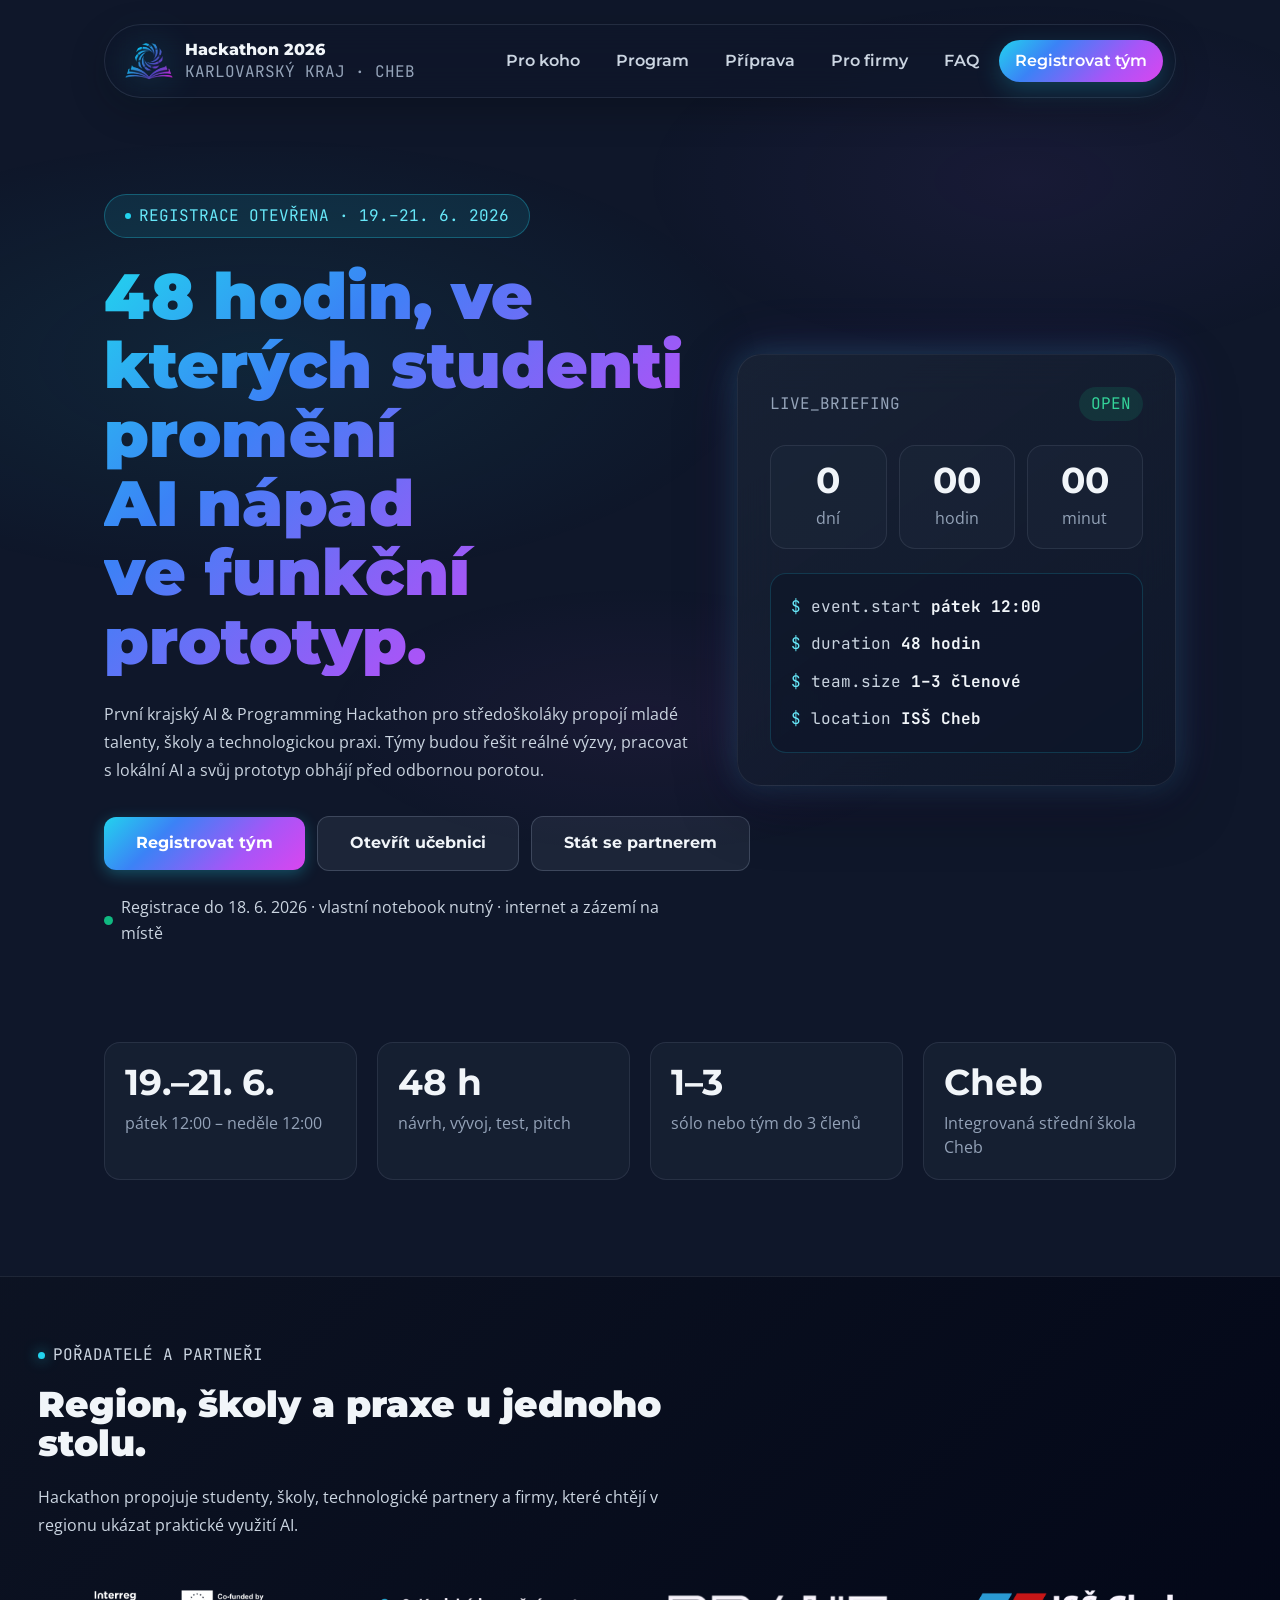
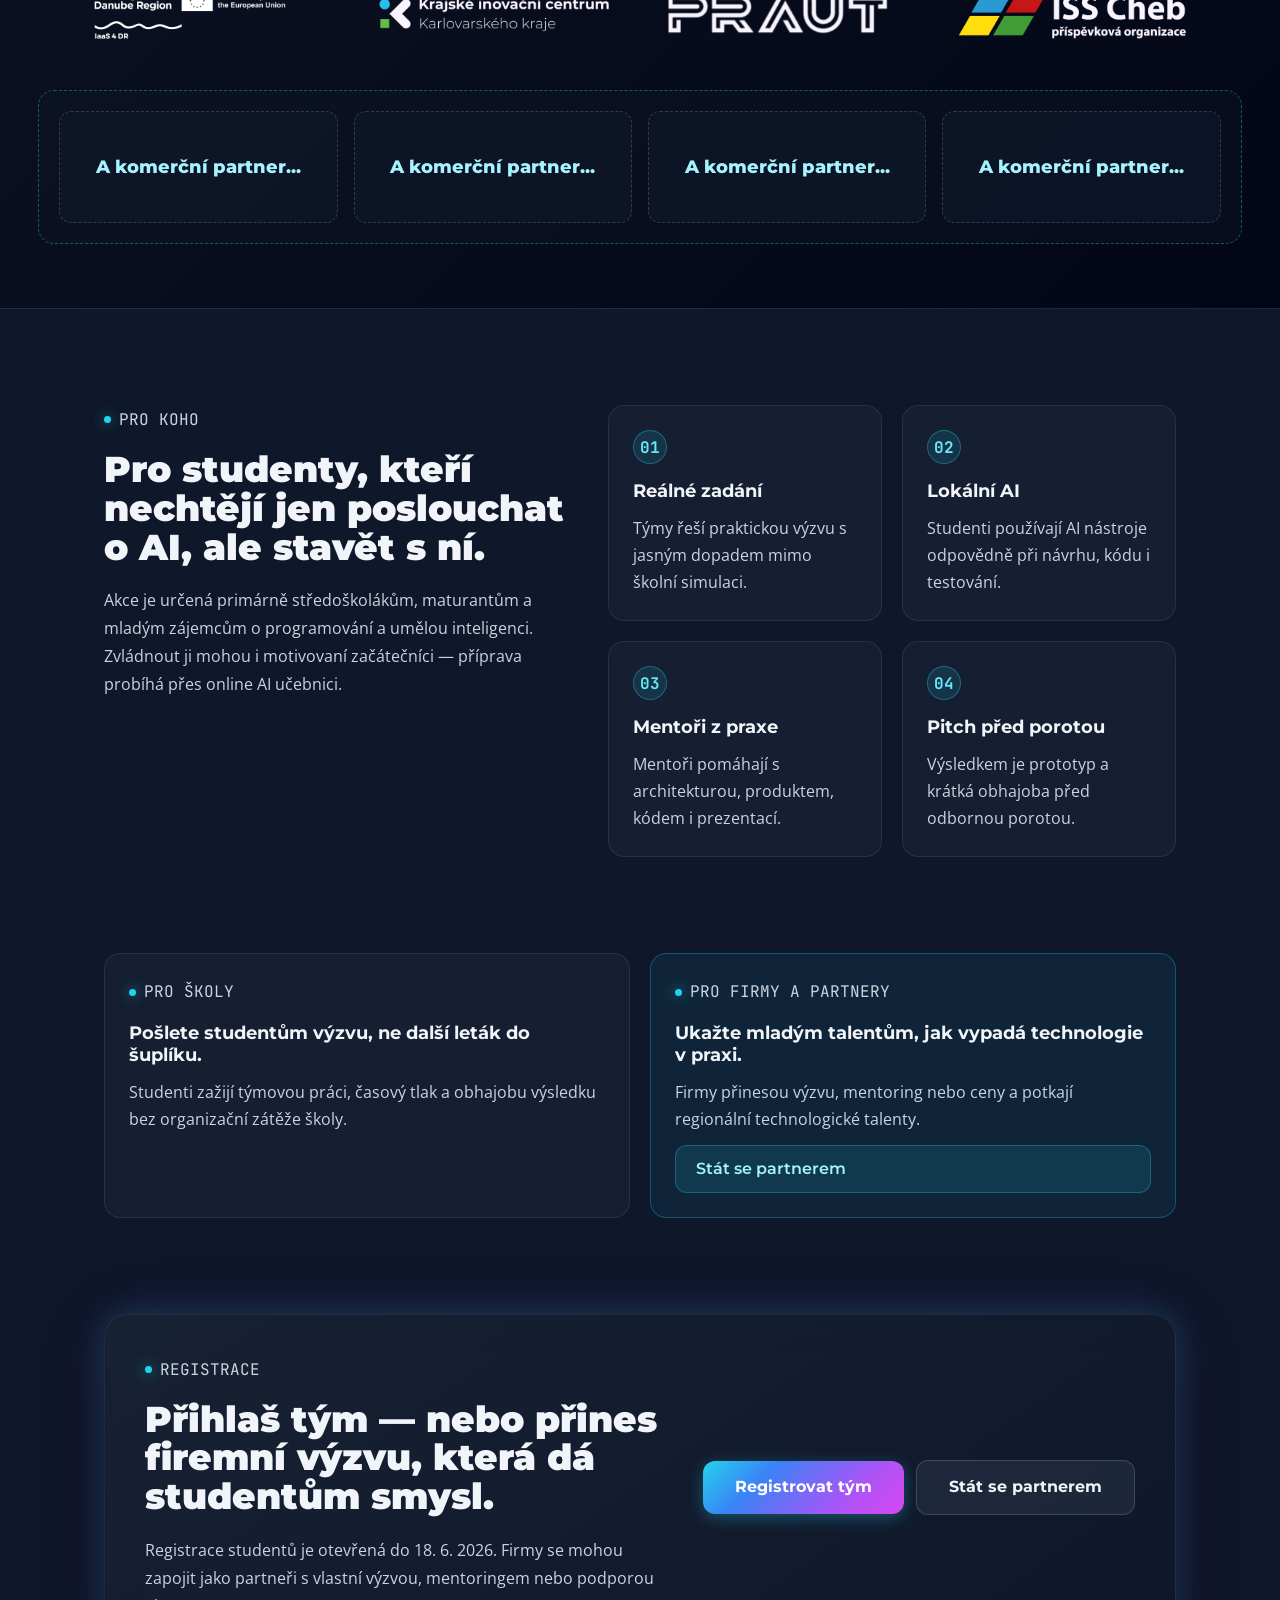
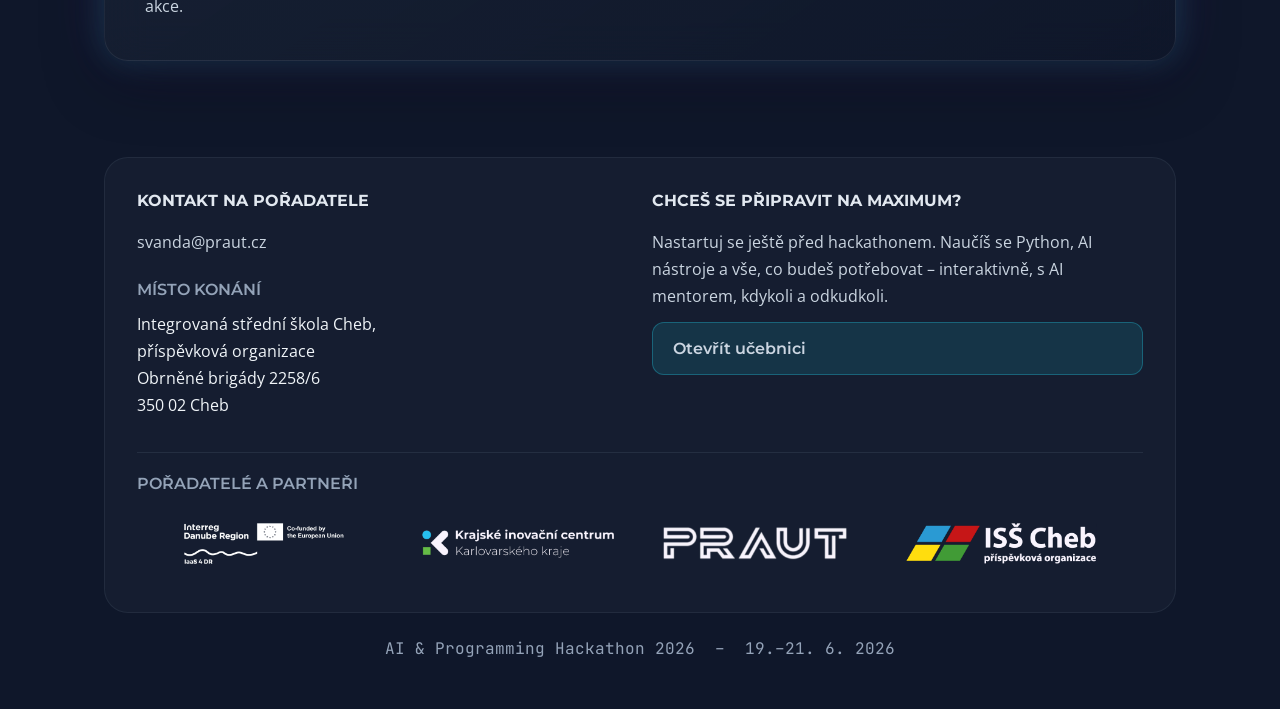
==== index.html @ 189e4e5b "Merge remote-tracking branch 'origin/main' # Conflicts: #	faq.html #	firmy.html #	index.html #	progr" ====
<!DOCTYPE html>
<html lang="cs">
<head>
    <meta charset="UTF-8">
    <meta name="viewport" content="width=device-width, initial-scale=1.0">
    <title>AI & Programming Hackathon 2026 — Cheb</title>
    <meta name="description" content="První krajský AI & Programming Hackathon pro středoškoláky v Chebu.">
    <link href="https://fonts.googleapis.com/css2?family=Montserrat:wght@300;400;500;600;700;800;900&family=Open+Sans:wght@300;400;500;600;700&family=JetBrains+Mono:wght@400;500;600;700&display=swap" rel="stylesheet">
    <link rel="stylesheet" href="styles.css?v=logo-learning-mailto-20260606-4">
</head>
<body>

<div class="page-wrapper">
    <a class="skip-link" href="#obsah">Přeskočit na obsah</a>

    <header class="site-nav" id="siteNav">
        <a class="brand-link" href="index.html" aria-label="AI & Programming Hackathon 2026">
            <span class="brand-mark" aria-hidden="true"><img src="Logo 1-1.svg" alt=""></span>
            <span class="brand-text">
                <strong>Hackathon 2026</strong>
                <span>Karlovarský kraj · Cheb</span>
            </span>
        </a>
        <button class="nav-toggle" type="button" aria-label="Otevřít navigaci" aria-controls="primaryNav" aria-expanded="false" data-nav-toggle>
            <span class="nav-toggle-bars" aria-hidden="true"></span>
        </button>
        <nav class="nav-links" id="primaryNav" aria-label="Hlavní navigace">
            <a href="#pro-koho">Pro koho</a>
            <a href="program.html">Program</a>
            <a href="program.html#priprava">Příprava</a>
            <a href="firmy.html">Pro firmy</a>
            <a href="faq.html">FAQ</a>
            <a class="nav-cta" href="registrace.html">Registrovat tým</a>
        </nav>
    </header>

    <main id="obsah">
        <section class="hero-landing landing-section" id="top">
            <div class="reveal">
                <p class="event-badge"><span class="dot"></span> Registrace otevřena · 19.–21. 6. 2026</p>
                <h1 class="hero-title">48 hodin, ve kterých studenti promění AI nápad ve funkční prototyp.</h1>
                <p class="hero-lead">
                    První krajský AI &amp; Programming Hackathon pro středoškoláky propojí mladé talenty, školy a technologickou praxi. Týmy budou řešit reálné výzvy, pracovat s lokální AI a svůj prototyp obhájí před odbornou porotou.
                </p>
                <div class="hero-actions">
                    <a class="btn btn-primary" href="registrace.html">Registrovat tým</a>
                    <a class="btn btn-secondary" href="https://ucebnice.praut.cz/" target="_blank" rel="noopener" data-learning-panel>Otevřít učebnici</a>
                    <a class="btn btn-secondary" href="mailto:svanda@praut.cz?subject=Partnerstv%C3%AD%20AI%20%26%20Programming%20Hackathon%202026&amp;body=Dobr%C3%BD%20den%2C%0A%0Am%C3%A1me%20z%C3%A1jem%20zapojit%20se%20jako%20partner%20AI%20%26%20Programming%20Hackathonu%202026.%0A%0AFirma%3A%0AKontakt%3A%0ATelefon%3A%0AMo%C5%BEn%C3%A1%20forma%20zapojen%C3%AD%3A%0A%0AD%C4%9Bkuji.">Stát se partnerem</a>
                </div>
                <p class="hero-note"><span class="pulse-dot" aria-hidden="true"></span>Registrace do 18. 6. 2026 · vlastní notebook nutný · internet a zázemí na místě</p>
            </div>

            <aside class="hero-panel reveal" aria-label="Souhrn akce">
                <div class="panel-topline">
                    <span>LIVE_BRIEFING</span>
                    <span class="status-pill">OPEN</span>
                </div>
                <div class="countdown" data-countdown="2026-06-19T12:00:00+02:00" aria-live="polite">
                    <div><strong data-days>--</strong><span>dní</span></div>
                    <div><strong data-hours>--</strong><span>hodin</span></div>
                    <div><strong data-minutes>--</strong><span>minut</span></div>
                </div>
                <div class="mini-terminal">
                    <p><span>$</span> event.start <b>pátek 12:00</b></p>
                    <p><span>$</span> duration <b>48 hodin</b></p>
                    <p><span>$</span> team.size <b>1–3 členové</b></p>
                    <p><span>$</span> location <b>ISŠ Cheb</b></p>
                </div>
            </aside>
        </section>

        <section class="stats-bar reveal" aria-label="Základní fakta">
            <article class="metric-card">
                <strong>19.–21. 6.</strong>
                <span>pátek 12:00 – neděle 12:00</span>
            </article>
            <article class="metric-card">
                <strong>48 h</strong>
                <span>návrh, vývoj, test, pitch</span>
            </article>
            <article class="metric-card">
                <strong>1–3</strong>
                <span>sólo nebo tým do 3 členů</span>
            </article>
            <article class="metric-card">
                <strong>Cheb</strong>
                <span>Integrovaná střední škola Cheb</span>
            </article>
        </section>

        <section class="landing-section partners-band reveal" aria-labelledby="partneri-title">
            <div class="section-copy">
                <p class="section-kicker">Pořadatelé a partneři</p>
                <h2 id="partneri-title">Region, školy a praxe u jednoho stolu.</h2>
                <p>Hackathon propojuje studenty, školy, technologické partnery a firmy, které chtějí v regionu ukázat praktické využití AI.</p>
            </div>
            <div class="organizers-logos" aria-label="Seznam partnerů">
                <img class="organizers-logos-img" src="LogaUcebnice.png" alt="Interreg Danube Region, Evropská unie, IaaS 4 DR, Krajské inovační centrum Karlovarského kraje, PRAUT a ISŠ Cheb">
            </div>
            <div class="commercial-partners" aria-label="Volná místa pro komerční partnery">
                <div class="commercial-partner-card"><span>A komerční partner...</span></div>
                <div class="commercial-partner-card"><span>A komerční partner...</span></div>
                <div class="commercial-partner-card"><span>A komerční partner...</span></div>
                <div class="commercial-partner-card"><span>A komerční partner...</span></div>
            </div>
        </section>

        <section class="landing-section content-split" id="pro-koho">
            <div class="section-copy reveal">
                <p class="section-kicker">Pro koho</p>
                <h2>Pro studenty, kteří nechtějí jen poslouchat o AI, ale stavět s ní.</h2>
                <p>Akce je určená primárně středoškolákům, maturantům a mladým zájemcům o programování a umělou inteligenci. Zvládnout ji mohou i motivovaní začátečníci — příprava probíhá přes online AI učebnici.</p>
            </div>
            <div class="feature-grid reveal">
                <article class="feature-card">
                    <span class="number">01</span>
                    <h3>Reálné zadání</h3>
                    <p>Týmy řeší praktickou výzvu s jasným dopadem mimo školní simulaci.</p>
                </article>
                <article class="feature-card">
                    <span class="number">02</span>
                    <h3>Lokální AI</h3>
                    <p>Studenti používají AI nástroje odpovědně při návrhu, kódu i testování.</p>
                </article>
                <article class="feature-card">
                    <span class="number">03</span>
                    <h3>Mentoři z praxe</h3>
                    <p>Mentoři pomáhají s architekturou, produktem, kódem i prezentací.</p>
                </article>
                <article class="feature-card">
                    <span class="number">04</span>
                    <h3>Pitch před porotou</h3>
                    <p>Výsledkem je prototyp a krátká obhajoba před odbornou porotou.</p>
                </article>
            </div>
        </section>

        <section class="landing-section audience-grid reveal">
            <article class="audience-card">
                <p class="section-kicker">Pro školy</p>
                <h3>Pošlete studentům výzvu, ne další leták do šuplíku.</h3>
                <p>Studenti zažijí týmovou práci, časový tlak a obhajobu výsledku bez organizační zátěže školy.</p>
            </article>
            <article class="audience-card accent">
                <p class="section-kicker">Pro firmy a partnery</p>
                <h3>Ukažte mladým talentům, jak vypadá technologie v praxi.</h3>
                <p>Firmy přinesou výzvu, mentoring nebo ceny a potkají regionální technologické talenty.</p>
                <a class="footer-link-btn" href="mailto:svanda@praut.cz?subject=Partnerstv%C3%AD%20AI%20%26%20Programming%20Hackathon%202026&amp;body=Dobr%C3%BD%20den%2C%0A%0Am%C3%A1me%20z%C3%A1jem%20zapojit%20se%20jako%20partner%20AI%20%26%20Programming%20Hackathonu%202026.%0A%0AFirma%3A%0AKontakt%3A%0ATelefon%3A%0AMo%C5%BEn%C3%A1%20forma%20zapojen%C3%AD%3A%0A%0AD%C4%9Bkuji.">Stát se partnerem</a>
            </article>
        </section>

        <section class="landing-section final-cta reveal">
            <div class="section-copy">
                <p class="section-kicker">Registrace</p>
                <h2>Přihlaš tým — nebo přines firemní výzvu, která dá studentům smysl.</h2>
                <p>Registrace studentů je otevřená do 18. 6. 2026. Firmy se mohou zapojit jako partneři s vlastní výzvou, mentoringem nebo podporou akce.</p>
            </div>
            <div class="final-actions">
                <a class="btn btn-primary" href="registrace.html">Registrovat tým</a>
                <a class="btn btn-secondary" href="mailto:svanda@praut.cz?subject=Partnerstv%C3%AD%20AI%20%26%20Programming%20Hackathon%202026&amp;body=Dobr%C3%BD%20den%2C%0A%0Am%C3%A1me%20z%C3%A1jem%20zapojit%20se%20jako%20partner%20AI%20%26%20Programming%20Hackathonu%202026.%0A%0AFirma%3A%0AKontakt%3A%0ATelefon%3A%0AMo%C5%BEn%C3%A1%20forma%20zapojen%C3%AD%3A%0A%0AD%C4%9Bkuji.">Stát se partnerem</a>
            </div>
        </section>
    </main>

    <!-- FOOTER -->
    <footer class="page-footer">
        <div class="footer-top">
            <div class="footer-block">
                <h4>Kontakt na pořadatele</h4>
                <a href="mailto:svanda@praut.cz">svanda@praut.cz</a>
                <p style="margin-top:var(--space-5); color:var(--slate-300); font-size:var(--type-body); line-height:1.7;">
                    <span style="display:block; font-family:var(--font-heading); font-size:var(--type-body); font-weight:600; text-transform:uppercase; letter-spacing:0; color:var(--slate-400); margin-bottom:var(--space-2);">Místo konání</span>
                    <span style="color:var(--slate-100);">Integrovaná střední škola Cheb,<br>
                    příspěvková organizace<br>
                    Obrněné brigády 2258/6<br>
                    350 02 Cheb</span>
                </p>
            </div>
            <div class="footer-block">
                <h4>Chceš se připravit na maximum?</h4>
                <p>Nastartuj se ještě před hackathonem. Naučíš se Python, AI nástroje a vše, co budeš potřebovat – interaktivně, s AI mentorem, kdykoli a odkudkoli.</p>
                <a href="https://ucebnice.praut.cz/" target="_blank" class="footer-link-btn" data-learning-panel>
                    Otevřít učebnici
                </a>
            </div>
            <div class="organizers-logos is-footer">
                <span class="footer-organizers-label">Pořadatelé a partneři</span>
                <img class="organizers-logos-img" src="LogaUcebnice.png" alt="Interreg Danube Region, Evropská unie, IaaS 4 DR, Krajské inovační centrum Karlovarského kraje, PRAUT a ISŠ Cheb">
            </div>
        </div>
        <div class="footer-bottom">
            AI &amp; Programming Hackathon 2026 &nbsp;&ndash;&nbsp; 19.&ndash;21.&nbsp;6.&nbsp;2026
        </div>
    </footer>
</div>

<script src="site.js?v=logo-learning-mailto-20260606-4"></script>
</body>
</html>
---- styles.css ----
:root {
            --cyan-200: #a5f3fc;
            --cyan-300: #67e8f9;
            --cyan-400: #22d3ee;
            --cyan-600: #0891b2;
            --blue-300: #93c5fd;
            --blue-500: #3b82f6;
            --purple-300: #d8b4fe;
            --purple-500: #a855f7;
            --magenta-300: #f0abfc;
            --magenta-500: #d946ef;
            --slate-100: #f1f5f9;
            --slate-200: #e2e8f0;
            --slate-300: #cbd5e1;
            --slate-400: #94a3b8;
            --slate-500: #64748b;
            --slate-600: #475569;
            --slate-700: #334155;
            --slate-800: #1e293b;
            --slate-900: #0f172a;
            --success: #10b981;
            --error: #d946ef;
            --error-soft: rgba(217, 70, 239, 0.5);
            --error-bg: rgba(217, 70, 239, 0.08);
            --error-text: #f0abfc;

            --gradient-brand: linear-gradient(135deg, #22d3ee 0%, #3b82f6 30%, #a855f7 70%, #d946ef 100%);
            --gradient-brand-90: linear-gradient(90deg, #22d3ee 0%, #3b82f6 33%, #a855f7 66%, #d946ef 100%);
            --gradient-card: linear-gradient(145deg, rgba(30, 41, 59, 0.6) 0%, rgba(15, 23, 42, 0.8) 100%);
            --shadow-glow-brand: 0 0 30px rgba(34, 211, 238, 0.2), 0 0 60px rgba(168, 85, 247, 0.15);

            --font-heading: 'Montserrat', sans-serif;
            --font-body: 'Open Sans', sans-serif;
            --font-mono: 'JetBrains Mono', monospace;

            --space-1: 4px; --space-2: 8px; --space-3: 12px; --space-4: 16px;
            --space-5: 20px; --space-6: 24px; --space-8: 32px; --space-10: 40px;
            --space-12: 48px; --space-16: 64px; --space-20: 80px;

            --radius-sm: 6px; --radius-md: 8px; --radius-lg: 12px;
            --radius-xl: 16px; --radius-2xl: 24px; --radius-full: 9999px;

            --container-max: 1120px;
            --text-max: 640px;
            --hero-max: 720px;
            --section-gap: 96px;
            --inner-gap: 40px;
            --card-gap: 20px;
            --type-hero: clamp(4rem, 5vw, 4.5rem);
            --type-section: clamp(2rem, 3vw, 2.25rem);
            --type-card: 1.125rem;
            --type-body: 1rem;
        }

        * { margin: 0; padding: 0; box-sizing: border-box; }
        html { scroll-behavior: smooth; }

        body {
            font-family: var(--font-body);
            background: var(--slate-900);
            color: var(--slate-100);
            line-height: 1.6;
            font-size: var(--type-body);
            min-height: 100vh;
            overflow-x: hidden;
        }

        body::before {
            content: '';
            position: fixed;
            top: 0; left: 0; right: 0; bottom: 0;
            background:
                radial-gradient(ellipse 80% 50% at 20% 40%, rgba(34, 211, 238, 0.08) 0%, transparent 50%),
                radial-gradient(ellipse 60% 40% at 80% 20%, rgba(168, 85, 247, 0.06) 0%, transparent 50%),
                radial-gradient(ellipse 50% 30% at 50% 80%, rgba(217, 70, 239, 0.05) 0%, transparent 50%);
            pointer-events: none;
            z-index: 0;
        }

        /* ── LAYOUT ── */
        .page-wrapper {
            position: relative;
            z-index: 1;
            max-width: var(--container-max);
            margin: 0 auto;
            padding: var(--space-6) var(--space-6) var(--space-12);
        }

        .skip-link {
            position: absolute;
            width: 1px;
            height: 1px;
            overflow: hidden;
            clip: rect(0, 0, 0, 0);
            white-space: nowrap;
        }

        .skip-link:focus {
            width: auto;
            height: auto;
            clip: auto;
            left: var(--space-6);
            top: var(--space-6);
            z-index: 100;
            padding: var(--space-3) var(--space-5);
            background: var(--slate-100);
            color: var(--slate-900);
            border-radius: var(--radius-full);
        }

        .site-nav {
            position: sticky;
            top: var(--space-4);
            z-index: 20;
            display: flex;
            align-items: center;
            justify-content: space-between;
            gap: var(--space-5);
            padding: var(--space-3) var(--space-3) var(--space-3) var(--space-5);
            margin-bottom: var(--section-gap);
            background: rgba(15, 23, 42, 0.78);
            border: 1px solid rgba(148, 163, 184, 0.16);
            border-radius: var(--radius-full);
            backdrop-filter: blur(18px);
            box-shadow: 0 12px 36px rgba(0, 0, 0, 0.24);
            transition: border-color 0.2s ease, background 0.2s ease;
        }

        .site-nav.is-elevated {
            background: rgba(15, 23, 42, 0.92);
            border-color: rgba(34, 211, 238, 0.32);
        }

        .brand-link {
            display: inline-flex;
            align-items: center;
            gap: var(--space-3);
            color: var(--slate-100);
            text-decoration: none;
            min-width: max-content;
        }

        .brand-mark {
            display: grid;
            place-items: center;
            width: 48px;
            height: 48px;
            flex: 0 0 48px;
            overflow: hidden;
            filter: drop-shadow(0 0 18px rgba(34, 211, 238, 0.34));
        }

        .brand-mark img {
            display: block;
            width: 112px;
            height: 112px;
            max-width: none;
            object-fit: contain;
            transform: translate(-32px, -32px);
        }

        .brand-text strong,
        .brand-text span {
            display: block;
            line-height: 1.15;
        }

        .brand-text strong {
            font-family: var(--font-heading);
            font-size: var(--type-body);
            font-weight: 800;
        }

        .brand-text span {
            margin-top: 3px;
            font-family: var(--font-mono);
            font-size: var(--type-body);
            color: var(--slate-400);
            text-transform: uppercase;
            letter-spacing: 0;
        }

        .nav-toggle {
            display: none;
            align-items: center;
            justify-content: center;
            width: 48px;
            height: 48px;
            flex: 0 0 48px;
            border: 1px solid rgba(148, 163, 184, 0.24);
            border-radius: var(--radius-lg);
            background: rgba(30, 41, 59, 0.56);
            color: var(--slate-100);
            cursor: pointer;
        }

        .nav-toggle:focus-visible {
            outline: 2px solid var(--cyan-300);
            outline-offset: 3px;
        }

        .nav-toggle-bars,
        .nav-toggle-bars::before,
        .nav-toggle-bars::after {
            display: block;
            width: 20px;
            height: 2px;
            border-radius: var(--radius-full);
            background: currentColor;
            transition: transform 0.2s ease, opacity 0.2s ease;
        }

        .nav-toggle-bars {
            position: relative;
        }

        .nav-toggle-bars::before,
        .nav-toggle-bars::after {
            content: '';
            position: absolute;
            left: 0;
        }

        .nav-toggle-bars::before { top: -7px; }
        .nav-toggle-bars::after { top: 7px; }

        .site-nav.is-open .nav-toggle-bars {
            background: transparent;
        }

        .site-nav.is-open .nav-toggle-bars::before {
            transform: translateY(7px) rotate(45deg);
        }

        .site-nav.is-open .nav-toggle-bars::after {
            transform: translateY(-7px) rotate(-45deg);
        }

        .nav-links {
            display: flex;
            align-items: center;
            justify-content: flex-end;
            gap: var(--space-1);
            flex-wrap: wrap;
        }

        .nav-links a {
            display: inline-flex;
            align-items: center;
            min-height: 38px;
            padding: var(--space-2) var(--space-4);
            border-radius: var(--radius-full);
            font-family: var(--font-heading);
            font-size: var(--type-body);
            font-weight: 600;
            color: var(--slate-300);
            text-decoration: none;
            transition: color 0.2s ease, background 0.2s ease;
        }

        .nav-links a:hover,
        .nav-links a:focus-visible {
            color: var(--cyan-200);
            background: rgba(34, 211, 238, 0.08);
        }

        .nav-links .nav-cta {
            background: var(--gradient-brand);
            color: #ffffff;
            box-shadow: 0 8px 24px rgba(34, 211, 238, 0.22);
        }

        .landing-section {
            margin-bottom: var(--section-gap);
            scroll-margin-top: 110px;
        }

        .section-kicker {
            display: inline-flex;
            align-items: center;
            gap: var(--space-2);
            margin-bottom: var(--space-4);
            font-family: var(--font-mono);
            font-size: var(--type-body);
            line-height: 1.4;
            color: var(--cyan-300);
            text-transform: uppercase;
            letter-spacing: 0;
        }

        .section-kicker::before {
            content: '';
            width: 7px;
            height: 7px;
            border-radius: 50%;
            background: var(--cyan-400);
            box-shadow: 0 0 14px rgba(34, 211, 238, 0.7);
        }

        .section-copy {
            max-width: var(--text-max);
        }

        .section-copy.center {
            margin-inline: auto;
            text-align: center;
        }

        .section-copy.center .section-kicker {
            justify-content: center;
        }

        .section-copy h2,
        .registration-intro h2,
        .hero-title {
            font-family: var(--font-heading);
            font-weight: 900;
            letter-spacing: 0;
            line-height: 1.08;
        }

        .section-copy h2,
        .registration-intro h2 {
            font-size: var(--type-section);
            margin-bottom: var(--space-5);
            color: var(--slate-100);
        }

        .section-copy p,
        .registration-intro p {
            color: var(--slate-300);
            font-size: var(--type-body);
            line-height: 1.75;
        }

        .hero-landing {
            display: grid;
            grid-template-columns: minmax(0, 1.15fr) minmax(320px, 0.85fr);
            gap: var(--inner-gap);
            align-items: center;
            min-height: calc(100vh - 220px);
            margin-bottom: var(--section-gap);
        }

        .hero-title {
            font-size: var(--type-hero);
            max-width: min(var(--hero-max), 14ch);
            margin-bottom: var(--space-6);
            text-wrap: balance;
            background: var(--gradient-brand);
            -webkit-background-clip: text;
            -webkit-text-fill-color: transparent;
            background-clip: text;
        }

        .hero-lead {
            max-width: var(--text-max);
            margin-bottom: var(--space-8);
            color: var(--slate-300);
            font-size: var(--type-body);
            line-height: 1.75;
        }

        .hero-actions,
        .final-actions,
        .companies-actions {
            display: flex;
            flex-wrap: wrap;
            gap: var(--space-3);
            align-items: center;
        }

        .hero-actions {
            display: grid;
            grid-template-columns: repeat(3, max-content);
        }

        .hero-note {
            display: inline-flex;
            align-items: center;
            gap: var(--space-2);
            margin-top: var(--space-6);
            color: var(--slate-300);
            font-size: var(--type-body);
            line-height: 1.6;
        }

        .pulse-dot {
            width: 9px;
            height: 9px;
            border-radius: 50%;
            background: var(--success);
            box-shadow: 0 0 0 0 rgba(16, 185, 129, 0.5);
            animation: pulseDot 2s ease-in-out infinite;
            flex: 0 0 auto;
        }

        @keyframes pulseDot {
            0%, 100% { box-shadow: 0 0 0 0 rgba(16, 185, 129, 0.45); }
            50% { box-shadow: 0 0 0 10px rgba(16, 185, 129, 0); }
        }

        .hero-panel,
        .dark-panel,
        .prep-panel,
        .final-cta,
        .companies-hero,
        .partner-commitment {
            background: var(--gradient-card);
            border: 1px solid rgba(148, 163, 184, 0.12);
            border-radius: var(--radius-2xl);
            box-shadow: 0 20px 60px rgba(0, 0, 0, 0.34), var(--shadow-glow-brand);
            backdrop-filter: blur(20px);
        }

        .hero-panel {
            padding: var(--space-8);
        }

        .panel-topline,
        .code-window-top {
            display: flex;
            align-items: center;
            justify-content: space-between;
            gap: var(--space-3);
            margin-bottom: var(--space-6);
            font-family: var(--font-mono);
            color: var(--slate-400);
            font-size: var(--type-body);
            letter-spacing: 0;
            text-transform: uppercase;
        }

        .status-pill {
            padding: 4px var(--space-3);
            border-radius: var(--radius-full);
            background: rgba(16, 185, 129, 0.14);
            color: #34d399;
        }

        .countdown {
            display: grid;
            grid-template-columns: repeat(3, 1fr);
            gap: var(--space-3);
            margin-bottom: var(--space-6);
        }

        .countdown div,
        .metric-card,
        .feature-card,
        .essential-card,
        .audience-card,
        .company-value-card,
        .industry-card,
        .process article,
        .partner-step,
        .press-grid a,
        .faq-list details {
            background: rgba(30, 41, 59, 0.48);
            border: 1px solid rgba(148, 163, 184, 0.14);
            border-radius: var(--radius-xl);
        }

        .countdown div {
            padding: var(--space-4);
            text-align: center;
        }

        .countdown strong {
            display: block;
            font-family: var(--font-heading);
            font-size: var(--type-section);
            line-height: 1;
            color: var(--slate-100);
        }

        .countdown span {
            display: block;
            margin-top: var(--space-2);
            color: var(--slate-400);
            font-size: var(--type-body);
        }

        .mini-terminal {
            display: grid;
            gap: var(--space-3);
            padding: var(--space-5);
            border-radius: var(--radius-xl);
            background: rgba(15, 23, 42, 0.72);
            border: 1px solid rgba(34, 211, 238, 0.18);
            font-family: var(--font-mono);
            font-size: var(--type-body);
        }

        .mini-terminal p {
            margin: 0;
            color: var(--slate-300);
        }

        .mini-terminal span {
            color: var(--cyan-300);
        }

        .mini-terminal b {
            color: var(--slate-100);
            font-weight: 700;
        }

        .stats-bar,
        .feature-grid,
        .essentials-grid,
        .audience-grid,
        .company-value-grid,
        .industry-grid,
        .press-grid,
        .faq-list {
            display: grid;
            gap: var(--card-gap);
        }

        .stats-bar {
            grid-template-columns: repeat(4, 1fr);
            margin-bottom: var(--section-gap);
        }

        .metric-card {
            padding: var(--space-5);
        }

        .metric-card strong {
            display: block;
            font-family: var(--font-heading);
            font-size: var(--type-section);
            line-height: 1.1;
            color: var(--slate-100);
        }

        .metric-card span {
            display: block;
            margin-top: var(--space-2);
            color: var(--slate-400);
            font-size: var(--type-body);
            line-height: 1.5;
        }

        .partners-band {
            width: 100vw;
            margin-left: calc(50% - 50vw);
            padding: var(--space-16) 0;
            display: grid;
            gap: var(--space-8);
            align-items: start;
            justify-items: start;
            background:
                linear-gradient(135deg, rgba(15, 23, 42, 0.82), rgba(2, 6, 23, 0.98)),
                #000000;
            border-top: 1px solid rgba(148, 163, 184, 0.16);
            border-bottom: 1px solid rgba(34, 211, 238, 0.18);
        }

        .partners-band > .section-copy,
        .partners-band > .organizers-logos,
        .partners-band > .commercial-partners {
            width: min(1560px, calc(100vw - clamp(32px, 6vw, 96px)));
            margin-inline: auto;
        }

        .partners-band > .section-copy {
            max-width: none;
        }

        .partners-band > .section-copy h2,
        .partners-band > .section-copy p {
            max-width: var(--text-max);
        }

        .logo-grid {
            display: grid;
            grid-template-columns: repeat(3, minmax(0, 1fr));
            gap: var(--space-4);
        }

        .logo-tile {
            min-height: 92px;
            display: grid;
            place-items: center;
            padding: var(--space-4);
            background: rgba(30, 41, 59, 0.42);
            border: 1px solid rgba(148, 163, 184, 0.14);
            border-radius: var(--radius-xl);
            color: var(--slate-200);
            font-family: var(--font-heading);
            font-weight: 800;
            text-align: center;
        }

        .logo-tile img {
            max-height: 48px;
            width: auto;
            object-fit: contain;
        }

        .organizers-logos {
            min-width: 0;
        }

        .organizers-logos-img {
            display: block;
            width: 100%;
            max-width: 100%;
            height: auto;
            object-fit: contain;
        }

        .organizers-logos.is-footer {
            grid-column: 1 / -1;
            width: 100%;
            margin-top: var(--space-2);
            padding-top: var(--space-5);
            border-top: 1px solid rgba(148, 163, 184, 0.12);
        }

        .commercial-partners {
            display: grid;
            grid-template-columns: repeat(4, minmax(0, 1fr));
            gap: var(--space-4);
            padding: var(--space-5);
            border: 1px dashed rgba(34, 211, 238, 0.38);
            border-radius: var(--radius-xl);
            background: rgba(15, 23, 42, 0.42);
        }

        .commercial-partner-card {
            display: grid;
            place-items: center;
            min-width: 0;
            min-height: 112px;
            padding: var(--space-5);
            background: rgba(15, 23, 42, 0.7);
            border: 1px dashed rgba(148, 163, 184, 0.28);
            border-radius: var(--radius-lg);
            color: var(--cyan-200);
            text-align: center;
        }

        .commercial-partner-card span {
            max-width: 100%;
            font-family: var(--font-heading);
            font-size: var(--type-card);
            font-weight: 800;
            line-height: 1.3;
            overflow-wrap: anywhere;
        }

        .content-split {
            display: grid;
            grid-template-columns: 0.9fr 1.1fr;
            gap: var(--inner-gap);
            align-items: start;
        }

        .feature-grid,
        .essentials-grid,
        .company-value-grid {
            grid-template-columns: repeat(2, minmax(0, 1fr));
            max-width: var(--container-max);
            margin-inline: auto;
            align-items: stretch;
        }

        .company-value-grid {
            grid-auto-rows: 1fr;
        }

        .feature-card,
        .essential-card,
        .company-value-card {
            padding: var(--space-6);
            max-width: 540px;
        }

        .company-value-card {
            display: flex;
            flex-direction: column;
            width: 100%;
            max-width: none;
            height: 100%;
        }

        .feature-card .number,
        .company-value-card .number,
        .process article span,
        .partner-step span {
            display: inline-flex;
            align-items: center;
            justify-content: center;
            width: 34px;
            height: 34px;
            margin-bottom: var(--space-4);
            border-radius: 50%;
            background: rgba(34, 211, 238, 0.12);
            border: 1px solid rgba(34, 211, 238, 0.32);
            color: var(--cyan-300);
            font-family: var(--font-mono);
            font-size: var(--type-body);
            font-weight: 700;
        }

        .feature-card h3,
        .essential-card h3,
        .company-value-card h3,
        .process h3,
        .timeline h3,
        .audience-card h3,
        .sponsor-card h3,
        .partner-step h4,
        .partner-commitment h3 {
            font-family: var(--font-heading);
            color: var(--slate-100);
            line-height: 1.25;
        }

        .feature-card h3,
        .essential-card h3,
        .company-value-card h3,
        .process h3,
        .timeline h3,
        .audience-card h3,
        .sponsor-card h3,
        .industry-card strong,
        .partner-step h4,
        .partner-commitment h3 {
            margin-bottom: var(--space-3);
            font-size: var(--type-card);
        }

        .feature-card p,
        .essential-card p,
        .company-value-card p,
        .audience-card p,
        .sponsor-card p,
        .industry-card span,
        .press-grid strong,
        .faq-list p {
            color: var(--slate-300);
            font-size: var(--type-body);
            line-height: 1.7;
        }

        .dark-panel,
        .prep-panel,
        .final-cta,
        .partner-commitment {
            padding: var(--space-10);
        }

        .process {
            display: grid;
            grid-template-columns: repeat(2, minmax(0, 1fr));
            grid-auto-rows: 1fr;
            gap: var(--card-gap);
            align-items: stretch;
            max-width: var(--container-max);
            margin-inline: auto;
            margin-top: var(--space-8);
        }

        .process article,
        .partner-step {
            display: flex;
            flex-direction: column;
            padding: var(--space-6);
            width: 100%;
            max-width: none;
            height: 100%;
        }

        .process article p {
            color: var(--slate-300);
            font-size: var(--type-body);
            line-height: 1.7;
        }

        .timeline {
            display: grid;
            gap: var(--space-4);
            margin-top: var(--space-8);
        }

        .timeline article {
            display: grid;
            grid-template-columns: minmax(160px, 180px) 1fr;
            gap: var(--card-gap);
            padding: var(--space-5);
            background: rgba(30, 41, 59, 0.42);
            border: 1px solid rgba(148, 163, 184, 0.12);
            border-radius: var(--radius-xl);
        }

        .timeline time {
            color: var(--cyan-300);
            font-family: var(--font-mono);
            font-size: var(--type-body);
            text-transform: uppercase;
            letter-spacing: 0;
        }

        .timeline p {
            color: var(--slate-300);
            font-size: var(--type-body);
            line-height: 1.7;
        }

        .prep-panel {
            display: grid;
            grid-template-columns: 1fr 1fr;
            gap: var(--inner-gap);
            align-items: center;
        }

        .code-window {
            overflow: hidden;
            border-radius: var(--radius-xl);
            border: 1px solid rgba(34, 211, 238, 0.18);
            background: rgba(15, 23, 42, 0.8);
        }

        .code-window-top {
            padding: var(--space-4) var(--space-5) 0;
        }

        .code-window pre {
            margin: 0;
            padding: 0 var(--space-5) var(--space-5);
            overflow: auto;
            color: var(--slate-200);
            font-family: var(--font-mono);
            font-size: var(--type-body);
            line-height: 1.8;
        }

        .audience-grid {
            grid-template-columns: repeat(2, 1fr);
            grid-auto-rows: 1fr;
            max-width: var(--container-max);
            margin-inline: auto;
            align-items: stretch;
        }

        .audience-card {
            display: flex;
            flex-direction: column;
            padding: var(--space-6);
            width: 100%;
            max-width: none;
            height: 100%;
        }

        .audience-card.accent {
            border-color: rgba(34, 211, 238, 0.28);
            background: rgba(34, 211, 238, 0.07);
        }

        .companies-hero {
            display: grid;
            grid-template-columns: 1fr minmax(300px, 0.55fr);
            gap: var(--inner-gap);
            padding: var(--space-10);
            margin-bottom: var(--space-8);
        }

        .sponsor-card {
            padding: var(--space-6);
            background: rgba(15, 23, 42, 0.72);
            border: 1px solid rgba(34, 211, 238, 0.18);
            border-radius: var(--radius-xl);
        }

        .sponsor-card > span {
            display: block;
            margin-bottom: var(--space-4);
            color: var(--cyan-300);
            font-family: var(--font-mono);
            font-size: var(--type-body);
            letter-spacing: 0;
        }

        .sponsor-metrics {
            display: grid;
            grid-template-columns: repeat(3, 1fr);
            gap: var(--space-3);
            margin-top: var(--space-5);
        }

        .sponsor-metrics div {
            padding: var(--space-3);
            border-radius: var(--radius-lg);
            background: rgba(30, 41, 59, 0.6);
        }

        .sponsor-metrics strong,
        .sponsor-metrics small {
            display: block;
        }

        .sponsor-metrics strong {
            font-family: var(--font-heading);
            color: var(--slate-100);
            font-size: var(--type-card);
        }

        .sponsor-metrics small {
            margin-top: 4px;
            color: var(--slate-400);
            font-size: var(--type-body);
            line-height: 1.4;
        }

        .company-opportunities {
            display: grid;
            grid-template-columns: 0.7fr 1.3fr;
            gap: var(--inner-gap);
            margin-top: var(--space-8);
            margin-bottom: var(--space-16);
        }

        .industry-grid {
            grid-template-columns: repeat(3, minmax(0, 1fr));
            grid-auto-rows: 1fr;
            max-width: var(--container-max);
            margin-inline: auto;
            align-items: stretch;
        }

        .industry-card {
            display: flex;
            flex-direction: column;
            padding: var(--space-6);
            width: 100%;
            max-width: none;
            height: 100%;
        }

        .industry-card strong {
            display: block;
            margin-bottom: var(--space-2);
            font-family: var(--font-heading);
            color: var(--slate-100);
        }

        .partner-steps {
            display: grid;
            grid-template-columns: repeat(2, minmax(0, 1fr));
            grid-auto-rows: 1fr;
            gap: var(--card-gap);
            align-items: stretch;
            max-width: var(--container-max);
            margin: var(--space-8) auto;
        }

        .partner-step p {
            color: var(--slate-300);
            font-size: var(--type-body);
            line-height: 1.7;
        }

        .partner-commitment {
            display: grid;
            grid-template-columns: 1fr 1fr auto;
            gap: var(--inner-gap);
            align-items: center;
        }

        .partner-commitment ul {
            color: var(--slate-300);
            padding-left: 1.1rem;
            line-height: 1.8;
        }

        .press-grid {
            grid-template-columns: repeat(4, 1fr);
            margin-top: var(--space-8);
        }

        .press-grid a {
            padding: var(--space-5);
            text-decoration: none;
            transition: border-color 0.2s ease, transform 0.2s ease;
        }

        .press-grid a:hover,
        .press-grid a:focus-visible {
            border-color: rgba(34, 211, 238, 0.32);
            transform: translateY(-2px);
        }

        .press-grid span {
            display: block;
            margin-bottom: var(--space-3);
            color: var(--cyan-300);
            font-family: var(--font-mono);
            font-size: var(--type-body);
            text-transform: uppercase;
            letter-spacing: 0;
        }

        .faq-list {
            max-width: 840px;
            margin: var(--space-8) auto 0;
        }

        .faq-list details {
            padding: var(--space-5) var(--space-6);
        }

        .faq-list summary {
            cursor: pointer;
            color: var(--slate-100);
            font-family: var(--font-heading);
            font-size: var(--type-card);
            font-weight: 700;
            line-height: 1.4;
        }

        .faq-list p {
            margin-top: var(--space-4);
        }

        .final-cta {
            display: grid;
            grid-template-columns: 1fr auto;
            gap: var(--space-8);
            align-items: center;
        }

        .registration-shell {
            max-width: 780px;
            margin-inline: auto;
            scroll-margin-top: 160px;
        }

        .registration-intro {
            text-align: center;
            margin-bottom: var(--space-8);
        }

        .registration-intro .section-kicker {
            justify-content: center;
        }

        /* ── HEADER ── */
        .header {
            text-align: center;
            margin-bottom: var(--space-12);
        }

        .event-badge {
            display: inline-flex;
            align-items: center;
            gap: var(--space-2);
            padding: var(--space-2) var(--space-5);
            background: rgba(34, 211, 238, 0.1);
            border: 1px solid rgba(34, 211, 238, 0.3);
            border-radius: var(--radius-full);
            font-family: var(--font-mono);
            font-size: var(--type-body);
            color: var(--cyan-300);
            text-transform: uppercase;
            letter-spacing: 0;
            margin-bottom: var(--space-6);
        }

        .event-badge .dot {
            width: 6px; height: 6px;
            background: var(--cyan-400);
            border-radius: 50%;
            animation: blink 1.5s ease-in-out infinite;
        }

        @keyframes blink {
            0%, 100% { opacity: 1; }
            50% { opacity: 0.3; }
        }

        .header h1 {
            font-family: var(--font-heading);
            font-size: var(--type-section);
            font-weight: 900;
            letter-spacing: 0;
            line-height: 1.15;
            background: var(--gradient-brand);
            -webkit-background-clip: text;
            -webkit-text-fill-color: transparent;
            background-clip: text;
            margin-bottom: var(--space-4);
        }

        .header p {
            font-size: var(--type-body);
            line-height: 1.6;
            color: var(--slate-300);
            max-width: 540px;
            margin: 0 auto var(--space-8);
        }

        /* ── INFO STRIP ── */
        .info-strip {
            display: flex;
            flex-wrap: wrap;
            justify-content: center;
            gap: var(--space-4);
            margin-bottom: var(--space-10);
        }

        .info-chip {
            display: flex;
            align-items: center;
            gap: var(--space-2);
            padding: var(--space-3) var(--space-5);
            background: rgba(30, 41, 59, 0.6);
            border: 1px solid rgba(148, 163, 184, 0.18);
            border-radius: var(--radius-xl);
            font-size: var(--type-body);
            line-height: 1.5;
            color: var(--slate-200);
        }

        .info-chip .icon {
            font-size: var(--type-body);
        }

        .info-chip strong {
            font-family: var(--font-heading);
            font-weight: 700;
            background: var(--gradient-brand-90);
            -webkit-background-clip: text;
            -webkit-text-fill-color: transparent;
            background-clip: text;
        }

        /* ── PROGRESS STEPS ── */
        .steps {
            display: flex;
            align-items: center;
            justify-content: center;
            gap: 0;
            margin-bottom: var(--space-10);
        }

        .step {
            display: flex;
            flex-direction: column;
            align-items: center;
            gap: var(--space-2);
            position: relative;
        }

        .step-circle {
            width: 36px; height: 36px;
            border-radius: 50%;
            display: flex; align-items: center; justify-content: center;
            font-family: var(--font-heading);
            font-weight: 700;
            font-size: var(--type-body);
            transition: all 0.3s ease;
            position: relative;
            z-index: 2;
        }

        .step.active .step-circle {
            background: var(--gradient-brand);
            color: white;
            box-shadow: 0 0 20px rgba(34, 211, 238, 0.4);
        }

        .step.done .step-circle {
            background: rgba(16, 185, 129, 0.2);
            border: 2px solid var(--success);
            color: #34d399;
        }

        .step.inactive .step-circle {
            background: rgba(30, 41, 59, 0.8);
            border: 2px solid rgba(148, 163, 184, 0.25);
            color: var(--slate-300);
        }

        .step-label {
            font-family: var(--font-mono);
            font-size: var(--type-body);
            line-height: 1.4;
            text-transform: uppercase;
            letter-spacing: 0;
            color: var(--slate-400);
            white-space: nowrap;
        }

        .step.active .step-label { color: var(--cyan-300); }
        .step.done .step-label { color: #34d399; }

        .step-connector {
            width: 60px; height: 2px;
            background: rgba(148, 163, 184, 0.15);
            margin-bottom: 20px;
            flex-shrink: 0;
        }

        .step-connector.done {
            background: var(--gradient-brand-90);
        }

        /* ── FORM CARD ── */
        .form-card {
            background: var(--gradient-card);
            backdrop-filter: blur(20px);
            border: 1px solid rgba(148, 163, 184, 0.12);
            border-radius: var(--radius-2xl);
            padding: var(--space-10);
            box-shadow: 0 20px 60px rgba(0,0,0,0.4), var(--shadow-glow-brand);
        }

        /* Form sections */
        .form-section {
            display: none;
        }

        .form-section.active {
            display: block;
        }

        .section-heading {
            display: flex;
            align-items: center;
            gap: var(--space-3);
            margin-bottom: var(--space-8);
            padding-bottom: var(--space-5);
            border-bottom: 1px solid rgba(148, 163, 184, 0.1);
        }

        .section-icon {
            width: 44px; height: 44px;
            border-radius: var(--radius-lg);
            background: rgba(34, 211, 238, 0.1);
            border: 1px solid rgba(34, 211, 238, 0.2);
            display: flex; align-items: center; justify-content: center;
            font-size: var(--type-card);
            flex-shrink: 0;
        }

        .section-heading h2 {
            font-family: var(--font-heading);
            font-size: var(--type-card);
            font-weight: 700;
            line-height: 1.3;
            color: var(--slate-100);
            letter-spacing: 0;
        }

        .section-heading p {
            font-size: var(--type-body);
            line-height: 1.55;
            color: var(--slate-300);
            margin-top: var(--space-1);
        }

        /* ── FORM FIELDS ── */
        .field-grid {
            display: grid;
            gap: var(--space-5);
        }

        .field-grid.cols-2 {
            grid-template-columns: 1fr 1fr;
        }

        @media (max-width: 560px) {
            .field-grid.cols-2 { grid-template-columns: 1fr; }
            .form-card { padding: var(--space-6); }
        }

        .field {
            display: flex;
            flex-direction: column;
            gap: var(--space-2);
        }

        .field label {
            font-family: var(--font-heading);
            font-size: var(--type-body);
            font-weight: 600;
            line-height: 1.4;
            color: var(--slate-200);
            text-transform: uppercase;
            letter-spacing: 0;
        }

        .field label .required {
            color: var(--magenta-300);
            margin-left: 3px;
            font-weight: 700;
        }

        .input {
            width: 100%;
            padding: var(--space-3) var(--space-4);
            background: rgba(15, 23, 42, 0.6);
            border: 1px solid rgba(148, 163, 184, 0.28);
            border-radius: var(--radius-lg);
            font-family: var(--font-body);
            font-size: var(--type-body);
            line-height: 1.5;
            color: var(--slate-100);
            transition: border-color 0.2s ease, background 0.2s ease, box-shadow 0.2s ease;
        }

        .input::placeholder {
            color: var(--slate-500);
            opacity: 1;
        }

        .input:hover {
            border-color: rgba(148, 163, 184, 0.42);
        }

        .input:focus,
        .input:focus-visible {
            outline: none;
            border-color: var(--cyan-400);
            box-shadow: 0 0 0 3px rgba(34, 211, 238, 0.25);
            background: rgba(15, 23, 42, 0.9);
        }

        .input:invalid:not(:placeholder-shown) {
            border-color: var(--error);
        }

        select.input {
            appearance: none;
            background-image: url("data:image/svg+xml,%3Csvg xmlns='http://www.w3.org/2000/svg' width='16' height='16' viewBox='0 0 24 24' fill='none' stroke='%2394a3b8' stroke-width='2'%3E%3Cpolyline points='6 9 12 15 18 9'%3E%3C/polyline%3E%3C/svg%3E");
            background-repeat: no-repeat;
            background-position: right 14px center;
            padding-right: 40px;
            cursor: pointer;
        }

        select.input option {
            background: var(--slate-800);
            color: white;
        }

        textarea.input {
            resize: vertical;
            min-height: 90px;
        }

        .field-hint {
            font-size: var(--type-body);
            line-height: 1.55;
            color: var(--slate-300);
            margin-top: -2px;
        }

        /* ── RADIO / CHECKBOX GROUPS ── */
        .radio-group, .checkbox-group {
            display: flex;
            flex-direction: column;
            gap: var(--space-2);
        }

        .radio-option, .checkbox-option {
            display: flex;
            align-items: center;
            gap: var(--space-3);
            padding: var(--space-3) var(--space-4);
            background: rgba(30, 41, 59, 0.4);
            border: 1px solid rgba(148, 163, 184, 0.18);
            border-radius: var(--radius-lg);
            cursor: pointer;
            transition: border-color 0.2s ease, background 0.2s ease;
        }

        .radio-option:hover, .checkbox-option:hover {
            background: rgba(34, 211, 238, 0.06);
            border-color: rgba(34, 211, 238, 0.3);
        }

        .radio-option:focus-within, .checkbox-option:focus-within {
            border-color: var(--cyan-400);
            box-shadow: 0 0 0 3px rgba(34, 211, 238, 0.2);
        }

        .radio-option input, .checkbox-option input {
            width: 18px; height: 18px;
            accent-color: var(--cyan-400);
            cursor: pointer;
            flex-shrink: 0;
        }

        .radio-option span, .checkbox-option span {
            font-size: var(--type-body);
            line-height: 1.5;
            color: var(--slate-200);
        }

        .radio-option:has(input:checked), .checkbox-option:has(input:checked) {
            background: rgba(34, 211, 238, 0.08);
            border-color: rgba(34, 211, 238, 0.45);
        }

        .checkbox-option:has(input:checked) span,
        .radio-option:has(input:checked) span {
            color: var(--slate-100);
        }

        /* ── INLINE RADIO (horizontal) ── */
        .radio-group.inline {
            flex-direction: row;
            flex-wrap: wrap;
        }

        .radio-group.inline .radio-option {
            flex: 1;
            min-width: 120px;
            justify-content: center;
            text-align: center;
        }

        /* ── SKILL LEVEL PICKER ── */
        .skill-picker {
            display: grid;
            grid-template-columns: repeat(3, 1fr);
            gap: var(--space-3);
        }

        @media (max-width: 500px) {
            .skill-picker { grid-template-columns: 1fr; }
        }

        .skill-option {
            position: relative;
            cursor: pointer;
        }

        .skill-option input {
            position: absolute;
            opacity: 0;
            pointer-events: none;
        }

        .skill-card {
            padding: var(--space-4);
            background: rgba(30, 41, 59, 0.5);
            border: 2px solid rgba(148, 163, 184, 0.1);
            border-radius: var(--radius-xl);
            text-align: center;
            transition: all 0.2s ease;
            display: flex;
            flex-direction: column;
            align-items: center;
            gap: var(--space-2);
        }

        .skill-option input:checked ~ .skill-card {
            border-color: var(--cyan-400);
            background: rgba(34, 211, 238, 0.1);
            box-shadow: 0 0 15px rgba(34, 211, 238, 0.2);
        }

        .skill-card .skill-icon { font-size: var(--type-section); }

        .skill-card .skill-name {
            font-family: var(--font-heading);
            font-size: var(--type-body);
            font-weight: 700;
            line-height: 1.3;
            color: var(--slate-100);
        }

        .skill-card .skill-desc {
            font-size: var(--type-body);
            color: var(--slate-300);
            line-height: 1.5;
        }

        /* ── DIVIDER ── */
        .field-divider {
            height: 1px;
            background: rgba(148, 163, 184, 0.08);
            margin: var(--space-2) 0;
        }

        .section-label {
            display: block;
            font-family: var(--font-heading);
            font-size: var(--type-body);
            font-weight: 700;
            line-height: 1.4;
            text-transform: uppercase;
            letter-spacing: 0;
            color: var(--slate-200);
            margin-bottom: var(--space-4);
        }
        .team-mode-toggle {
            display: grid;
            grid-template-columns: 1fr 1fr;
            gap: var(--space-3);
            margin-bottom: var(--space-6);
        }
        @media (max-width: 560px) {
            .team-mode-toggle { grid-template-columns: 1fr; }
        }
        .team-mode-toggle input[type="radio"] {
            position: absolute;
            opacity: 0;
            pointer-events: none;
        }
        .team-mode-option {
            display: flex;
            flex-direction: column;
            gap: var(--space-2);
            padding: var(--space-4) var(--space-5);
            border-radius: var(--radius-lg);
            border: 1.5px solid rgba(148, 163, 184, 0.25);
            background: rgba(30, 41, 59, 0.35);
            cursor: pointer;
            transition: border-color 0.2s ease, background 0.2s ease, box-shadow 0.2s ease;
        }
        .team-mode-option:hover {
            border-color: rgba(148, 163, 184, 0.4);
            background: rgba(30, 41, 59, 0.55);
        }
        .team-mode-toggle input:checked + .team-mode-option {
            border-color: var(--cyan-400);
            background: rgba(34, 211, 238, 0.1);
            box-shadow: 0 0 0 3px rgba(34, 211, 238, 0.2);
        }
        .team-mode-toggle input:focus-visible + .team-mode-option {
            outline: 2px solid var(--cyan-300);
            outline-offset: 3px;
        }
        .team-mode-title {
            font-family: var(--font-heading);
            font-weight: 700;
            color: var(--slate-100);
            font-size: var(--type-body);
            line-height: 1.3;
        }
        .team-mode-desc {
            color: var(--slate-300);
            font-size: var(--type-body);
            line-height: 1.55;
        }
        .team-pane[hidden] { display: none !important; }

        /* ── CONSENT BLOCK ── */
        .consent-block {
            background: rgba(30, 41, 59, 0.4);
            border: 1px solid rgba(148, 163, 184, 0.1);
            border-radius: var(--radius-xl);
            padding: var(--space-5);
        }

        .consent-block .checkbox-option {
            background: transparent;
            border: none;
            padding: var(--space-2) 0;
        }

        .consent-block .checkbox-option:hover {
            background: transparent;
        }

        .consent-block .checkbox-option span {
            font-size: var(--type-body);
            color: var(--slate-200);
            line-height: 1.6;
        }

        .consent-block .checkbox-option span a {
            color: var(--cyan-300);
            text-decoration: underline;
            text-underline-offset: 3px;
            text-decoration-thickness: 1px;
        }

        .consent-block .checkbox-option span a:hover,
        .consent-block .checkbox-option span a:focus-visible {
            color: var(--cyan-200);
            text-decoration-thickness: 2px;
        }

        /* ── VALIDATION (magenta, no red) ── */
        .field-error {
            display: none;
            margin-top: var(--space-1);
            font-size: var(--type-body);
            line-height: 1.5;
            font-family: var(--font-body);
            color: var(--error-text);
            letter-spacing: 0;
        }

        .field.has-error .input,
        .field.has-error select.input {
            border-color: var(--error-soft);
            background: var(--error-bg);
            box-shadow: 0 0 0 3px rgba(217, 70, 239, 0.08);
        }

        .field.has-error .field-error {
            display: block;
            animation: errorSlide 0.25s ease both;
        }

        .consent-block.has-error {
            border-color: var(--error-soft);
            background: var(--error-bg);
        }

        .consent-block.has-error .consent-error {
            display: block;
        }

        .consent-error {
            display: none;
            margin-top: var(--space-2);
            padding-left: var(--space-1);
            font-size: var(--type-body);
            line-height: 1.5;
            color: var(--error-text);
        }

        @keyframes errorSlide {
            from { opacity: 0; transform: translateY(-4px); }
            to   { opacity: 1; transform: translateY(0); }
        }

        /* ── GLOBAL ERROR BANNER ── */
        .global-error {
            margin-top: var(--space-5);
            padding: var(--space-4) var(--space-5);
            background: var(--error-bg);
            border: 1px solid var(--error-soft);
            border-radius: var(--radius-lg);
            color: var(--error-text);
            font-size: var(--type-body);
            line-height: 1.6;
        }

        .global-error[hidden] { display: none; }

        /* ── HONEYPOT ── */
        .hp-field {
            position: absolute;
            left: -9999px;
            top: -9999px;
            width: 1px;
            height: 1px;
            opacity: 0;
            pointer-events: none;
        }

        /* ── NAVIGATION BUTTONS ── */
        .form-nav {
            display: flex;
            justify-content: space-between;
            align-items: center;
            margin-top: var(--space-10);
            padding-top: var(--space-6);
            border-top: 1px solid rgba(148, 163, 184, 0.1);
            gap: var(--space-4);
        }

        .btn {
            display: inline-flex;
            align-items: center;
            justify-content: center;
            gap: var(--space-2);
            padding: var(--space-4) var(--space-8);
            min-height: 48px;
            border-radius: var(--radius-lg);
            font-family: var(--font-heading);
            font-size: var(--type-body);
            font-weight: 700;
            line-height: 1.3;
            cursor: pointer;
            transition: transform 0.2s ease, box-shadow 0.2s ease, background 0.2s ease;
            border: none;
            text-decoration: none;
        }

        .btn:focus-visible {
            outline: 2px solid var(--cyan-300);
            outline-offset: 3px;
        }

        .btn-primary {
            background: var(--gradient-brand);
            color: #ffffff;
            box-shadow: 0 4px 15px rgba(34, 211, 238, 0.3);
        }

        .btn-primary:hover {
            transform: translateY(-2px);
            box-shadow: var(--shadow-glow-brand);
        }

        .btn-secondary {
            background: rgba(148, 163, 184, 0.1);
            color: var(--slate-100);
            border: 1px solid rgba(148, 163, 184, 0.28);
        }

        .btn-secondary:hover {
            background: rgba(148, 163, 184, 0.2);
            color: var(--slate-100);
        }

        .btn:disabled {
            opacity: 0.55;
            cursor: not-allowed;
            transform: none;
        }

        /* ── SUCCESS STATE ── */
        .success-screen {
            display: none;
            text-align: center;
            padding: var(--space-12) var(--space-8);
        }

        .success-screen.visible {
            display: block;
        }

        .success-icon {
            width: 80px; height: 80px;
            background: rgba(16, 185, 129, 0.15);
            border: 2px solid var(--success);
            border-radius: 50%;
            display: flex; align-items: center; justify-content: center;
            font-size: var(--type-section);
            margin: 0 auto var(--space-6);
            animation: popIn 0.5s cubic-bezier(0.34, 1.56, 0.64, 1) both;
        }

        @keyframes popIn {
            from { transform: scale(0); opacity: 0; }
            to { transform: scale(1); opacity: 1; }
        }

        .success-screen h2 {
            font-family: var(--font-heading);
            font-size: var(--type-section);
            font-weight: 800;
            line-height: 1.2;
            letter-spacing: 0;
            background: var(--gradient-brand);
            -webkit-background-clip: text;
            -webkit-text-fill-color: transparent;
            background-clip: text;
            margin-bottom: var(--space-4);
        }

        .success-screen p {
            color: var(--slate-300);
            font-size: var(--type-body);
            line-height: 1.65;
            max-width: 400px;
            margin: 0 auto var(--space-6);
        }

        .success-details {
            display: inline-flex;
            flex-wrap: wrap;
            justify-content: center;
            gap: var(--space-3);
            margin-top: var(--space-6);
        }

        .success-chip {
            display: flex;
            align-items: center;
            gap: var(--space-2);
            padding: var(--space-2) var(--space-4);
            background: rgba(30, 41, 59, 0.6);
            border: 1px solid rgba(148, 163, 184, 0.2);
            border-radius: var(--radius-full);
            font-size: var(--type-body);
            line-height: 1.5;
            color: var(--slate-200);
        }

        /* ── BADGE ── */
        .badge {
            display: inline-flex;
            align-items: center;
            gap: var(--space-1);
            padding: 2px var(--space-3);
            border-radius: var(--radius-full);
            font-size: var(--type-body);
            font-weight: 600;
            font-family: var(--font-heading);
        }

        .badge-cyan { background: rgba(34,211,238,.2); color: var(--cyan-300); }
        .badge-purple { background: rgba(168,85,247,.2); color: var(--purple-300); }
        .badge-magenta { background: rgba(217,70,239,.2); color: var(--magenta-300); }

        /* ── SECTION LABEL ── */
        .form-section-label {
            font-family: var(--font-mono);
            font-size: var(--type-body);
            line-height: 1.4;
            text-transform: uppercase;
            letter-spacing: 0;
            color: var(--slate-400);
            margin-bottom: var(--space-6);
            padding-bottom: var(--space-4);
            border-bottom: 1px solid rgba(148, 163, 184, 0.1);
        }

        /* ── CONTACT + FOOTER ── */
        .page-footer {
            margin-top: var(--space-10);
        }

        .footer-top {
            display: grid;
            grid-template-columns: 1fr 1fr;
            gap: var(--space-6);
            padding: var(--space-8);
            background: rgba(30, 41, 59, 0.4);
            border: 1px solid rgba(148, 163, 184, 0.1);
            border-radius: var(--radius-2xl);
            margin-bottom: var(--space-6);
        }

        @media (max-width: 560px) {
            .footer-top { grid-template-columns: 1fr; }
        }

        .footer-block h4 {
            font-family: var(--font-heading);
            font-size: var(--type-body);
            font-weight: 700;
            line-height: 1.4;
            text-transform: uppercase;
            letter-spacing: 0;
            color: var(--slate-200);
            margin-bottom: var(--space-4);
        }

        .footer-block p, .footer-block a {
            font-size: var(--type-body);
            color: var(--slate-300);
            line-height: 1.7;
            text-decoration: none;
            display: block;
        }

        .footer-block a:hover,
        .footer-block a:focus-visible {
            color: var(--cyan-300);
            text-decoration: underline;
            text-underline-offset: 3px;
        }

        .footer-partner {
            margin-top: var(--space-5);
            padding-top: var(--space-4);
            border-top: 1px solid rgba(148, 163, 184, 0.12);
        }
        .footer-partner-label {
            display: block;
            font-family: var(--font-heading);
            font-size: var(--type-body);
            font-weight: 600;
            line-height: 1.4;
            text-transform: uppercase;
            letter-spacing: 0;
            color: var(--slate-400);
            margin-bottom: var(--space-3);
        }
        .footer-partner-logo {
            display: block;
            max-width: 180px;
            width: 100%;
            height: auto;
            opacity: 0.9;
        }

        .footer-organizers {
            margin-top: var(--space-5);
            padding-top: var(--space-4);
            border-top: 1px solid rgba(148, 163, 184, 0.12);
        }
        .footer-organizers-label {
            display: block;
            font-family: var(--font-heading);
            font-size: var(--type-body);
            font-weight: 600;
            line-height: 1.4;
            text-transform: uppercase;
            letter-spacing: 0;
            color: var(--slate-400);
            margin-bottom: var(--space-3);
        }
        .footer-organizers-stack {
            display: flex;
            flex-direction: row;
            flex-wrap: wrap;
            gap: var(--space-4);
            align-items: center;
        }
        .footer-organizer-praut {
            display: block;
            max-width: 120px;
            width: 100%;
            height: auto;
            opacity: 0.95;
        }
        .footer-organizer-kick {
            display: block;
            max-width: 160px;
            width: 100%;
            height: auto;
            opacity: 0.95;
        }

        .footer-link-btn {
            display: inline-flex;
            align-items: center;
            gap: var(--space-2);
            margin-top: var(--space-3);
            padding: var(--space-3) var(--space-5);
            min-height: 48px;
            background: rgba(34, 211, 238, 0.12);
            border: 1px solid rgba(34, 211, 238, 0.3);
            border-radius: var(--radius-lg);
            font-family: var(--font-heading);
            font-size: var(--type-body);
            font-weight: 600;
            line-height: 1.3;
            color: var(--cyan-200);
            text-decoration: none;
            transition: background 0.2s ease, border-color 0.2s ease;
        }

        .footer-link-btn:hover,
        .footer-link-btn:focus-visible {
            background: rgba(34, 211, 238, 0.2);
            border-color: rgba(34, 211, 238, 0.5);
            color: var(--cyan-200);
        }

        .footer-link-btn:focus-visible {
            outline: 2px solid var(--cyan-300);
            outline-offset: 2px;
        }

        body.mailto-fallback-open {
            overflow: hidden;
        }

        .mailto-fallback {
            position: fixed;
            inset: 0;
            z-index: 200;
            display: grid;
            place-items: center;
            padding: var(--space-4);
            background: rgba(2, 6, 23, 0.68);
            backdrop-filter: blur(12px);
        }

        .mailto-fallback[hidden] {
            display: none;
        }

        .mailto-fallback-panel {
            width: min(100%, 520px);
            padding: var(--space-8);
            background: var(--gradient-card);
            border: 1px solid rgba(34, 211, 238, 0.24);
            border-radius: var(--radius-xl);
            box-shadow: 0 24px 70px rgba(0, 0, 0, 0.42), var(--shadow-glow-brand);
        }

        .mailto-fallback-panel h2 {
            margin-bottom: var(--space-4);
            color: var(--slate-100);
            font-family: var(--font-heading);
            font-size: var(--type-section);
            line-height: 1.1;
        }

        .mailto-fallback-panel p:not(.section-kicker) {
            color: var(--slate-300);
            font-size: var(--type-body);
            line-height: 1.7;
        }

        .mailto-fallback-panel strong {
            color: var(--cyan-200);
            font-weight: 700;
        }

        .mailto-fallback-actions {
            display: flex;
            flex-wrap: wrap;
            gap: var(--space-3);
            align-items: center;
            margin-top: var(--space-6);
        }

        .mailto-fallback-close {
            min-height: 48px;
            padding: var(--space-3) var(--space-4);
            border: 0;
            background: transparent;
            color: var(--slate-300);
            cursor: pointer;
            font-family: var(--font-heading);
            font-size: var(--type-body);
            font-weight: 700;
        }

        .mailto-fallback-close:hover,
        .mailto-fallback-close:focus-visible {
            color: var(--cyan-200);
        }

        .mailto-fallback-close:focus-visible {
            outline: 2px solid var(--cyan-300);
            outline-offset: 3px;
            border-radius: var(--radius-lg);
        }

        .footer-bottom {
            text-align: center;
            color: var(--slate-400);
            font-size: var(--type-body);
            line-height: 1.5;
            font-family: var(--font-mono);
        }

        .reveal {
            opacity: 0;
            transform: translateY(18px);
            transition: opacity 0.55s ease, transform 0.55s ease;
        }

        .reveal.is-visible {
            opacity: 1;
            transform: translateY(0);
        }

        body.learning-panel-open {
            overflow: hidden;
        }

        .learning-panel[hidden] {
            display: none;
        }

        .learning-panel {
            position: fixed;
            inset: 0;
            z-index: 100;
            display: grid;
            place-items: center;
            padding: var(--space-6);
            background: rgba(15, 23, 42, 0.78);
            backdrop-filter: blur(14px);
        }

        .learning-panel__dialog {
            width: min(100%, 560px);
            padding: var(--space-8);
            border: 1px solid rgba(34, 211, 238, 0.26);
            border-radius: var(--radius-xl);
            background: linear-gradient(145deg, rgba(30, 41, 59, 0.98), rgba(15, 23, 42, 0.98));
            box-shadow: 0 24px 80px rgba(0, 0, 0, 0.46), var(--shadow-glow-brand);
        }

        .learning-panel__kicker {
            display: block;
            margin-bottom: var(--space-3);
            font-family: var(--font-mono);
            font-size: var(--type-body);
            font-weight: 700;
            line-height: 1.4;
            text-transform: uppercase;
            letter-spacing: 0;
            color: var(--cyan-300);
        }

        .learning-panel__dialog h2 {
            margin-bottom: var(--space-4);
            font-family: var(--font-heading);
            font-size: var(--type-section);
            line-height: 1.18;
            color: var(--slate-100);
        }

        .learning-panel__dialog p {
            margin-bottom: var(--space-4);
            color: var(--slate-300);
            font-size: var(--type-body);
            line-height: 1.7;
        }

        .learning-panel__actions {
            display: flex;
            justify-content: flex-end;
            margin-top: var(--space-6);
        }

        .learning-panel__close {
            min-height: 48px;
            padding: var(--space-3) var(--space-6);
            border: 0;
            border-radius: var(--radius-lg);
            background: var(--gradient-brand);
            color: #ffffff;
            font-family: var(--font-heading);
            font-size: var(--type-body);
            font-weight: 800;
            line-height: 1.2;
            cursor: pointer;
            box-shadow: 0 4px 20px rgba(34, 211, 238, 0.25);
        }

        .learning-panel__close:hover,
        .learning-panel__close:focus-visible {
            box-shadow: 0 8px 30px rgba(34, 211, 238, 0.35), 0 0 60px rgba(168, 85, 247, 0.2);
        }

        .learning-panel__close:focus-visible {
            outline: 2px solid var(--cyan-300);
            outline-offset: 3px;
        }

        @media (max-width: 980px) {
            .site-nav {
                position: sticky;
                align-items: center;
                border-radius: var(--radius-2xl);
            }

            .nav-links {
                justify-content: flex-start;
            }

            .hero-landing,
            .content-split,
            .prep-panel,
            .companies-hero,
            .company-opportunities,
            .final-cta,
            .partner-commitment {
                grid-template-columns: 1fr;
            }

            .hero-landing {
                min-height: auto;
            }

            .commercial-partners {
                grid-template-columns: repeat(2, minmax(0, 1fr));
            }

            .stats-bar,
            .partner-steps,
            .press-grid {
                grid-template-columns: repeat(2, 1fr);
            }
        }

        @media (max-width: 720px) {
            :root {
                --section-gap: 64px;
                --inner-gap: 32px;
                --card-gap: 16px;
                --type-hero: 2.375rem;
                --type-section: 1.625rem;
                --type-card: 1.0625rem;
                --type-body: 1rem;
            }

            .page-wrapper {
                padding: var(--space-4) var(--space-4) var(--space-10);
            }

            .site-nav {
                display: grid;
                grid-template-columns: 1fr auto;
                gap: var(--space-3);
                top: var(--space-3);
                padding: var(--space-2);
                margin-bottom: var(--section-gap);
            }

            .brand-link {
                width: 100%;
                min-width: 0;
            }

            .brand-text span {
                display: none;
            }

            .nav-toggle {
                display: inline-flex;
            }

            .nav-links {
                display: none;
                grid-column: 1 / -1;
                width: 100%;
                overflow: visible;
                padding: var(--space-2) 0 0;
                gap: var(--space-2);
                flex-direction: column;
            }

            .site-nav.is-open .nav-links {
                display: flex;
            }

            .nav-links a {
                justify-content: center;
                width: 100%;
                min-height: 48px;
                padding: var(--space-3) var(--space-4);
                border-radius: var(--radius-lg);
            }

            .nav-links .nav-cta {
                grid-column: auto;
            }

            .hero-actions .btn,
            .final-actions .btn,
            .companies-actions .btn,
            .footer-link-btn,
            .mailto-fallback-actions .btn {
                width: 100%;
            }

            .mailto-fallback-panel {
                padding: var(--space-6);
            }

            .mailto-fallback-close {
                width: 100%;
            }

            .hero-actions {
                grid-template-columns: 1fr;
            }

            .feature-grid,
            .essentials-grid,
            .audience-grid,
            .company-value-grid,
            .industry-grid,
            .process,
            .partner-steps,
            .press-grid,
            .logo-grid {
                grid-template-columns: 1fr;
            }

            .stats-bar {
                grid-template-columns: repeat(2, minmax(0, 1fr));
            }

            .timeline article {
                grid-template-columns: 1fr;
            }

            .dark-panel,
            .prep-panel,
            .final-cta,
            .companies-hero,
            .partner-commitment,
            .hero-panel {
                padding: var(--space-6);
            }

            .feature-card,
            .essential-card,
            .company-value-card,
            .audience-card,
            .industry-card,
            .process article,
            .partner-step,
            .press-grid a,
            .faq-list details {
                padding: var(--space-5);
            }

            .countdown {
                grid-template-columns: repeat(3, minmax(0, 1fr));
            }

            .sponsor-metrics {
                grid-template-columns: 1fr;
            }

            .learning-panel {
                padding: var(--space-4);
            }

            .learning-panel__dialog {
                padding: var(--space-6);
            }

            .learning-panel__actions,
            .learning-panel__close {
                width: 100%;
            }
        }

        @media (prefers-reduced-motion: reduce) {
            html {
                scroll-behavior: auto;
            }

            *,
            *::before,
            *::after {
                animation-duration: 0.01ms !important;
                animation-iteration-count: 1 !important;
                transition-duration: 0.01ms !important;
            }

            .reveal {
                opacity: 1;
                transform: none;
            }
        }
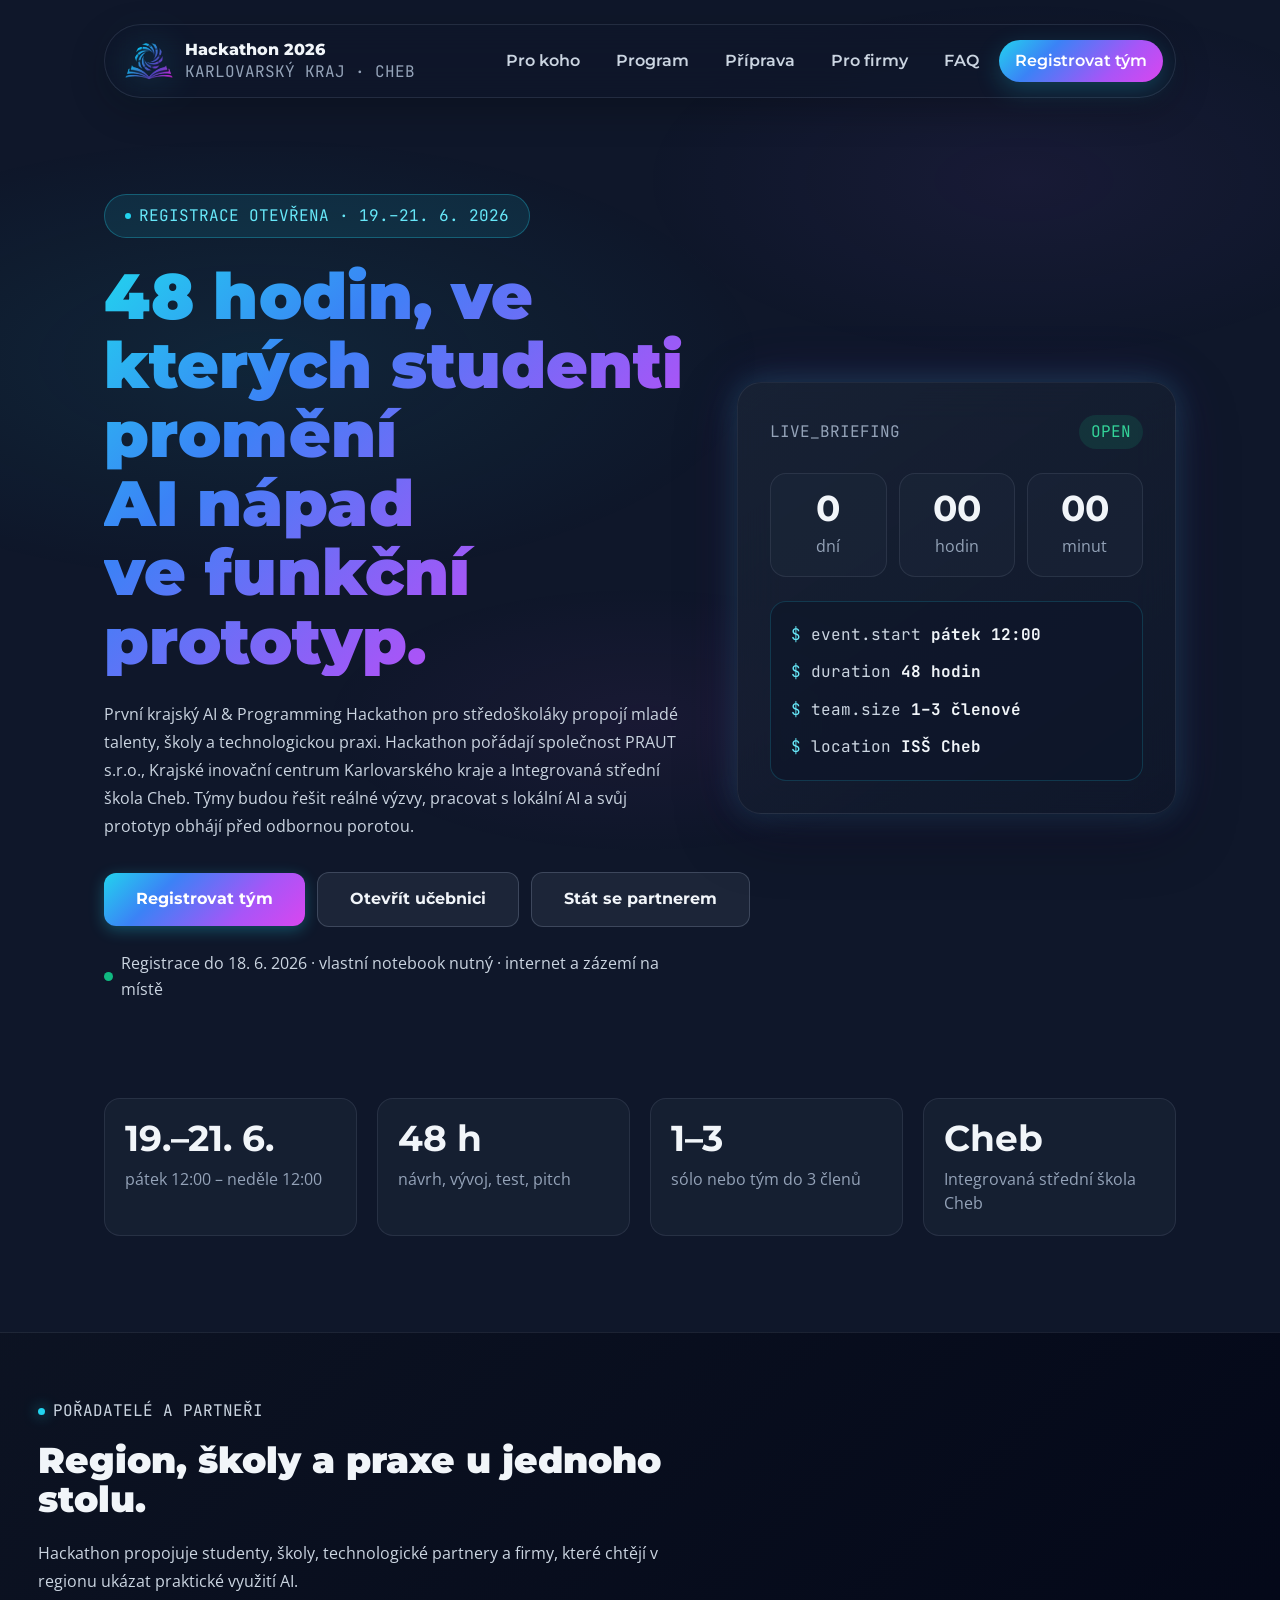
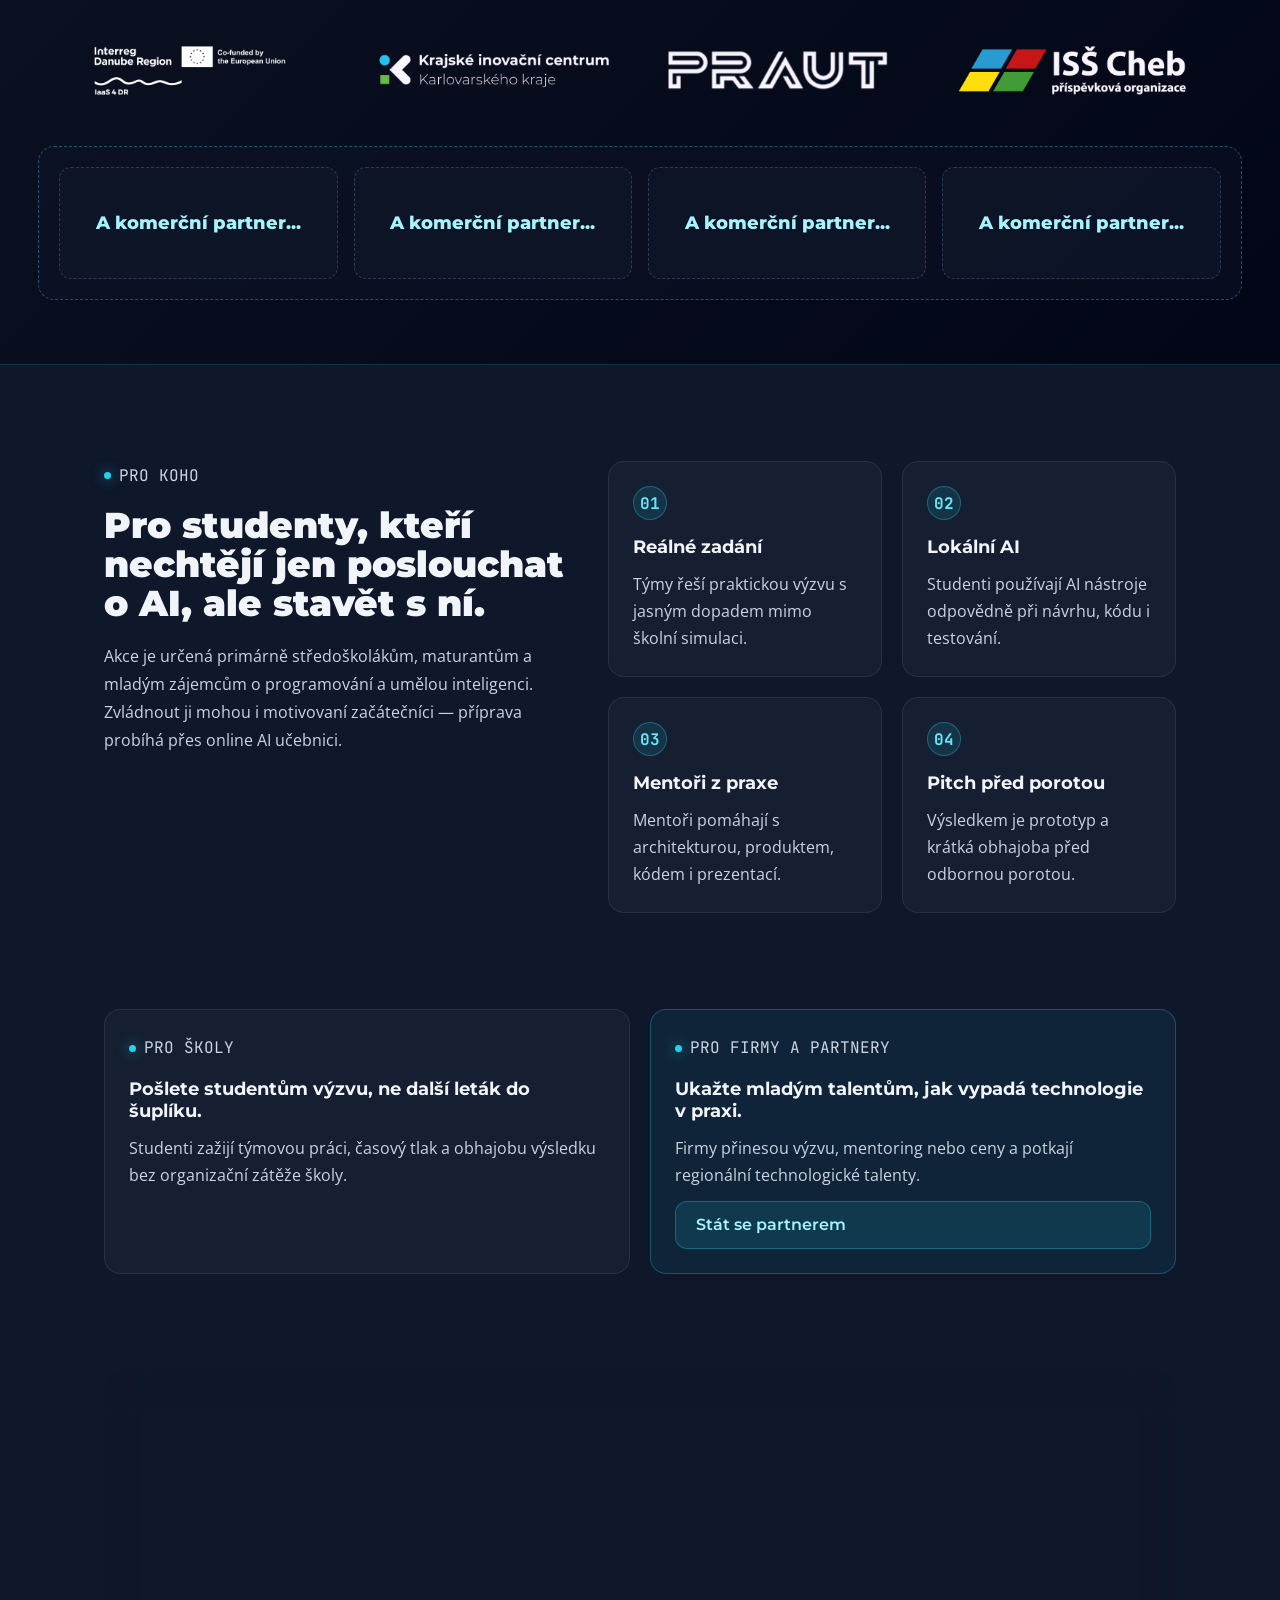
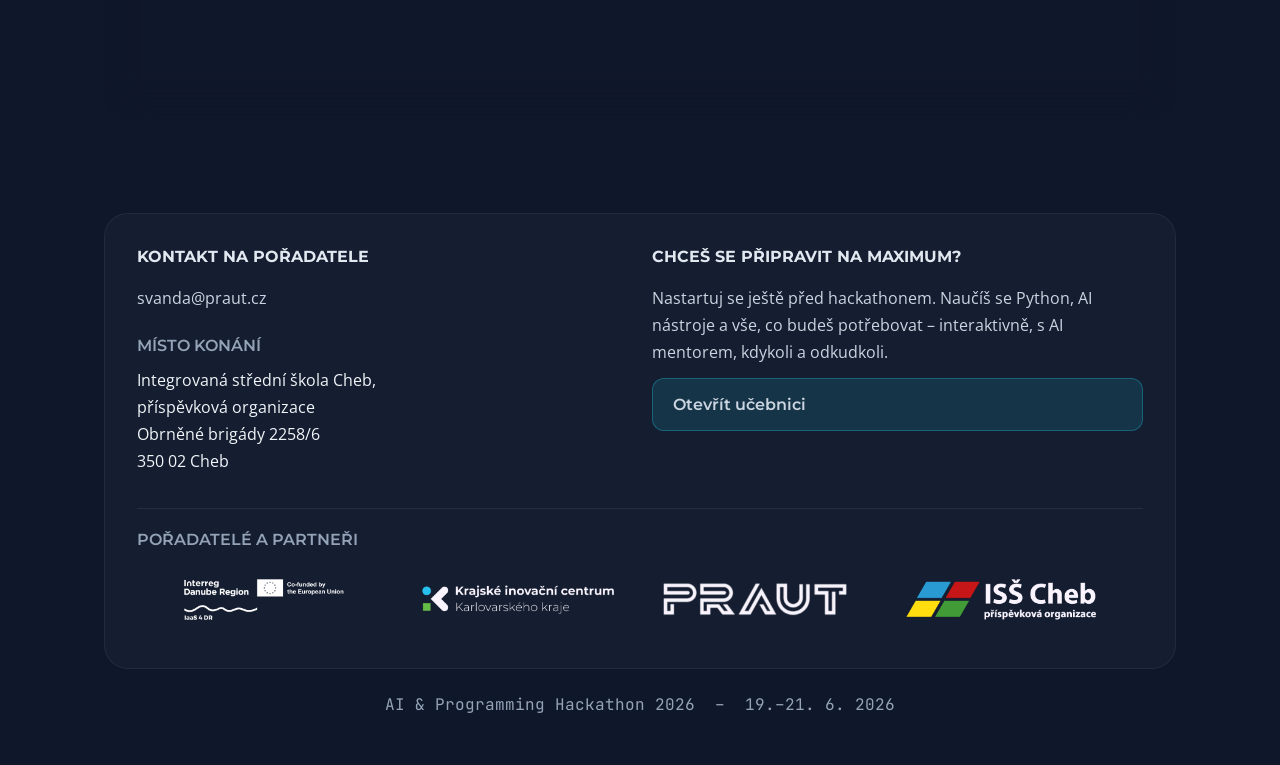
==== commit a65bc174: "Mention all organizers in hero copy" ====
--- a/index.html
+++ b/index.html
@@ -40,7 +40,7 @@
                 <p class="event-badge"><span class="dot"></span> Registrace otevřena · 19.–21. 6. 2026</p>
                 <h1 class="hero-title">48 hodin, ve kterých studenti promění AI nápad ve funkční prototyp.</h1>
                 <p class="hero-lead">
-                    První krajský AI &amp; Programming Hackathon pro středoškoláky propojí mladé talenty, školy a technologickou praxi. Týmy budou řešit reálné výzvy, pracovat s lokální AI a svůj prototyp obhájí před odbornou porotou.
+                    První krajský AI &amp; Programming Hackathon pro středoškoláky propojí mladé talenty, školy a technologickou praxi. Hackathon pořádají společnost PRAUT s.r.o., Krajské inovační centrum Karlovarského kraje a Integrovaná střední škola Cheb. Týmy budou řešit reálné výzvy, pracovat s lokální AI a svůj prototyp obhájí před odbornou porotou.
                 </p>
                 <div class="hero-actions">
                     <a class="btn btn-primary" href="registrace.html">Registrovat tým</a>
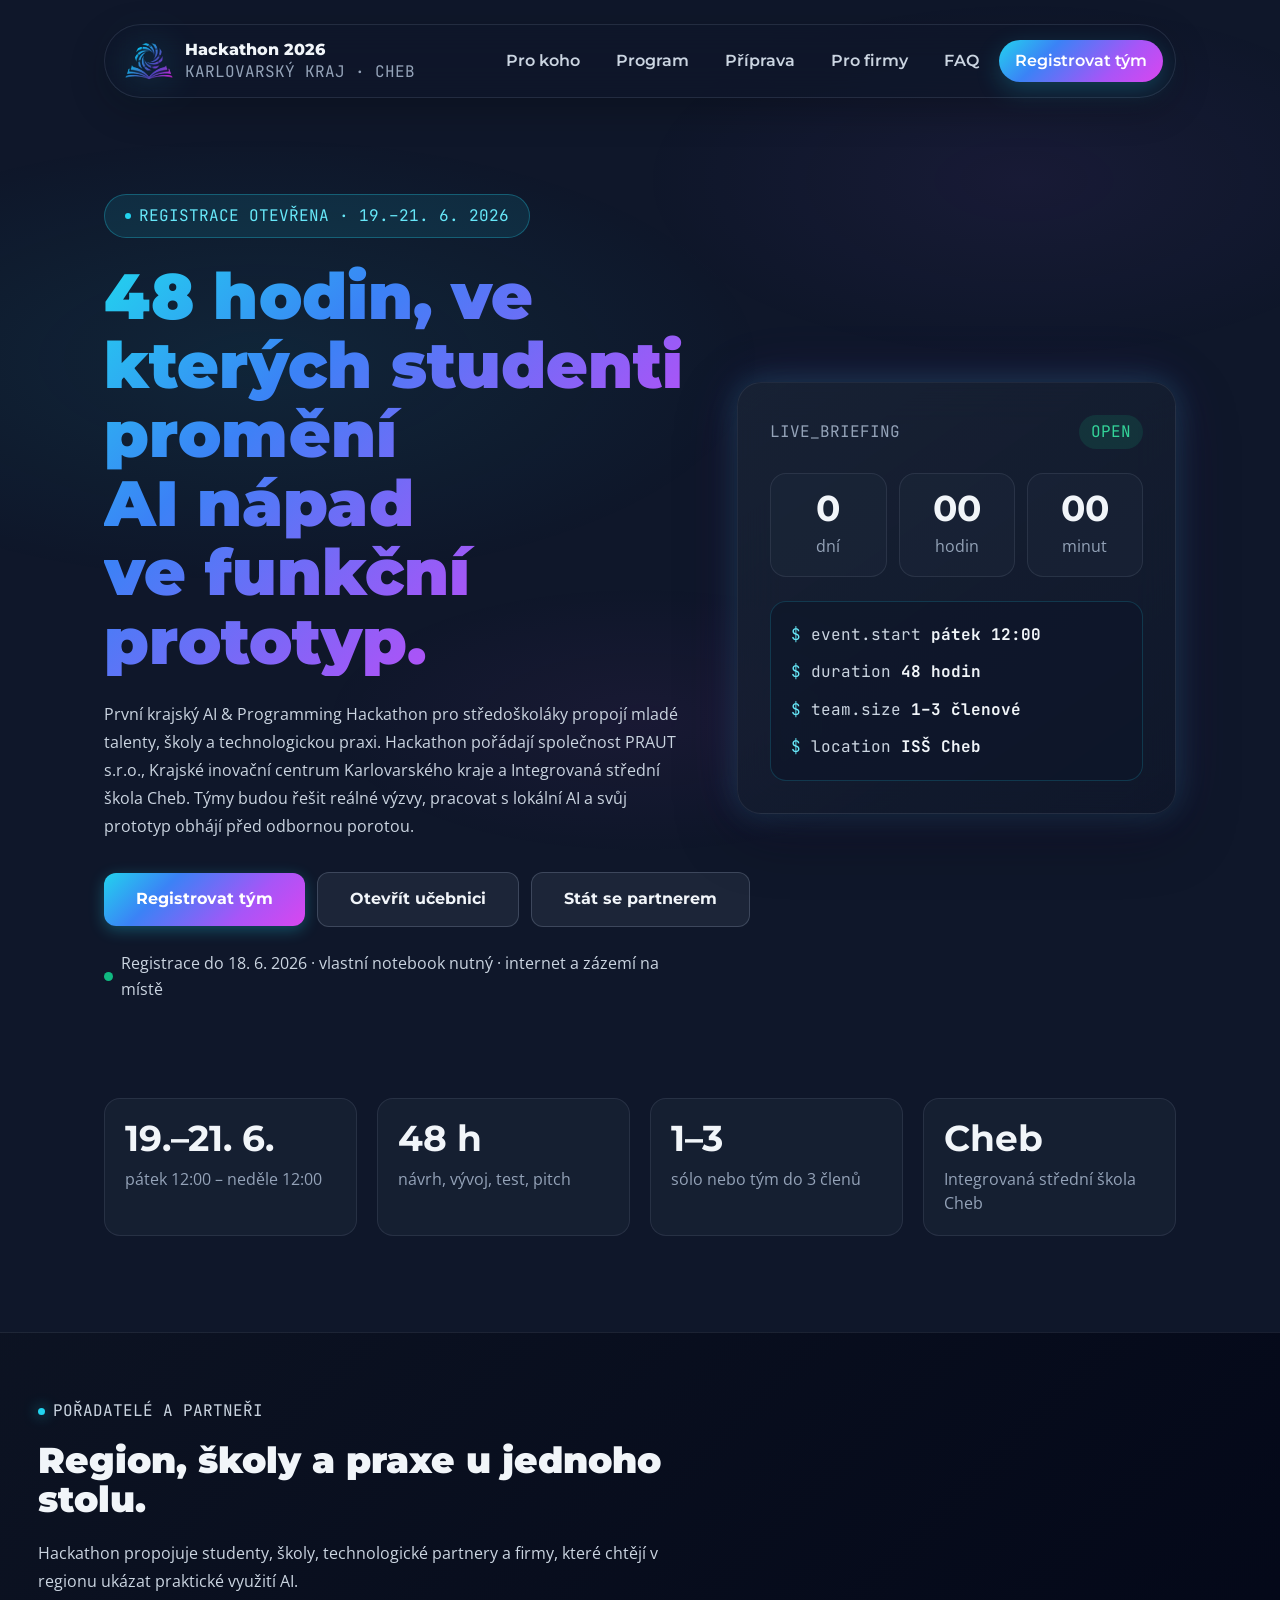
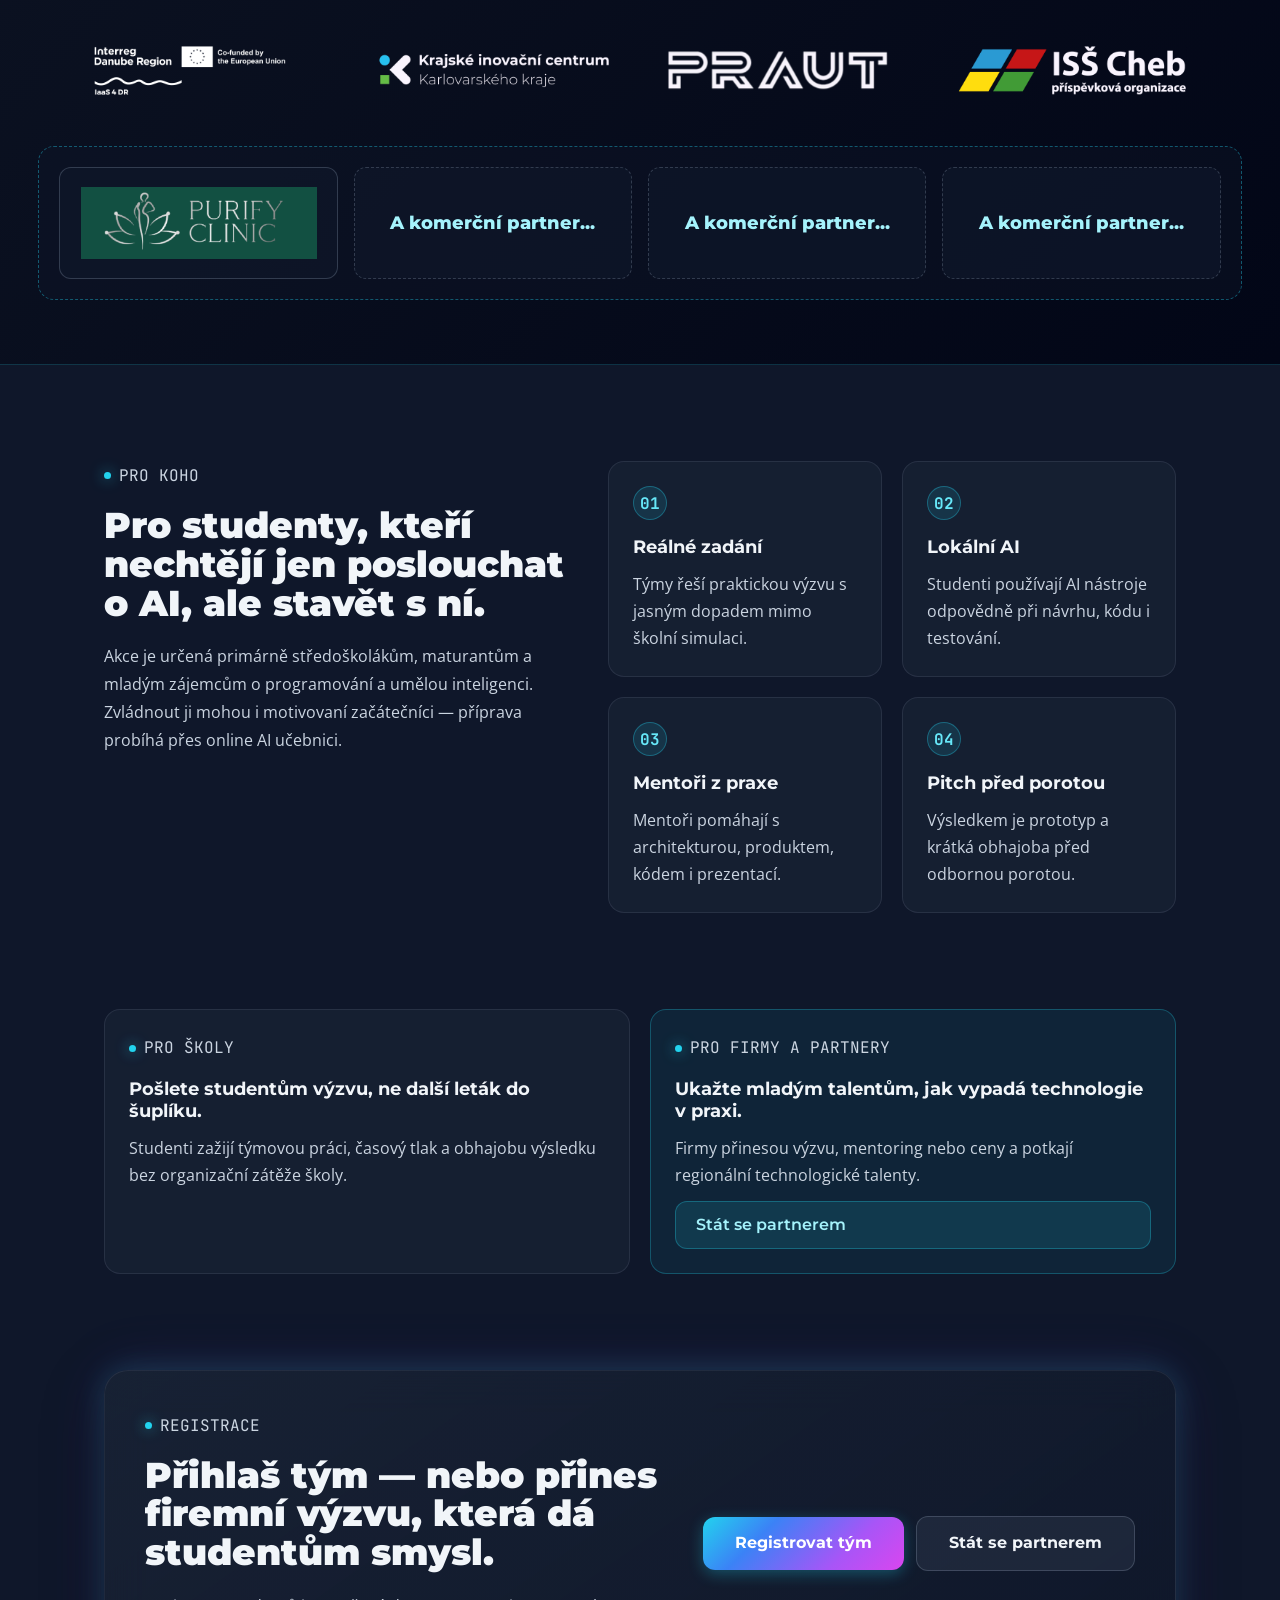
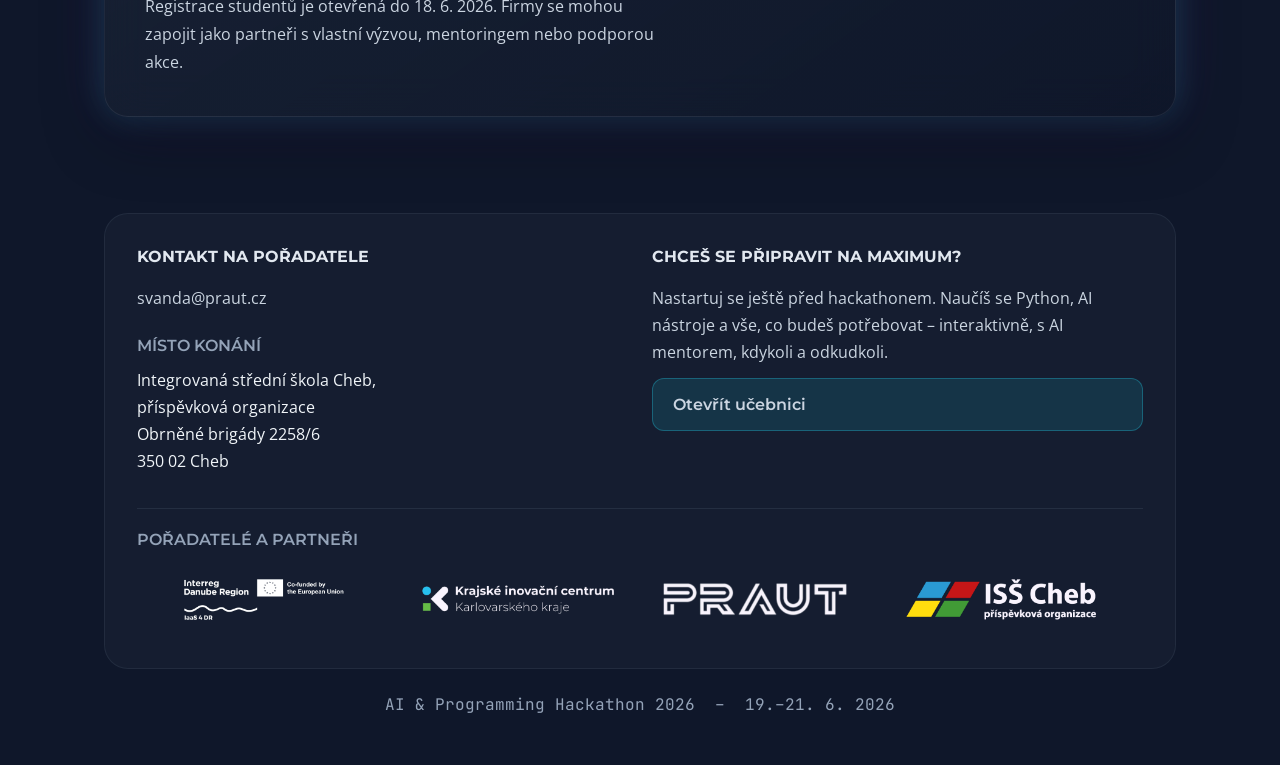
==== commit 17774bc0: "Add Purify Clinic partner logo" ====
--- a/index.html
+++ b/index.html
@@ -98,7 +98,9 @@
                 <img class="organizers-logos-img" src="LogaUcebnice.png" alt="Interreg Danube Region, Evropská unie, IaaS 4 DR, Krajské inovační centrum Karlovarského kraje, PRAUT a ISŠ Cheb">
             </div>
             <div class="commercial-partners" aria-label="Volná místa pro komerční partnery">
-                <div class="commercial-partner-card"><span>A komerční partner...</span></div>
+                <div class="commercial-partner-card commercial-partner-card-logo">
+                    <img class="commercial-partner-logo" src="purifyClinic.png" alt="Purify Clinic">
+                </div>
                 <div class="commercial-partner-card"><span>A komerční partner...</span></div>
                 <div class="commercial-partner-card"><span>A komerční partner...</span></div>
                 <div class="commercial-partner-card"><span>A komerční partner...</span></div>
--- a/styles.css
+++ b/styles.css
@@ -652,6 +652,18 @@
             overflow-wrap: anywhere;
         }
 
+        .commercial-partner-card-logo {
+            padding: var(--space-4);
+            border-style: solid;
+        }
+
+        .commercial-partner-logo {
+            display: block;
+            width: min(100%, 236px);
+            max-height: 78px;
+            object-fit: contain;
+        }
+
         .content-split {
             display: grid;
             grid-template-columns: 0.9fr 1.1fr;
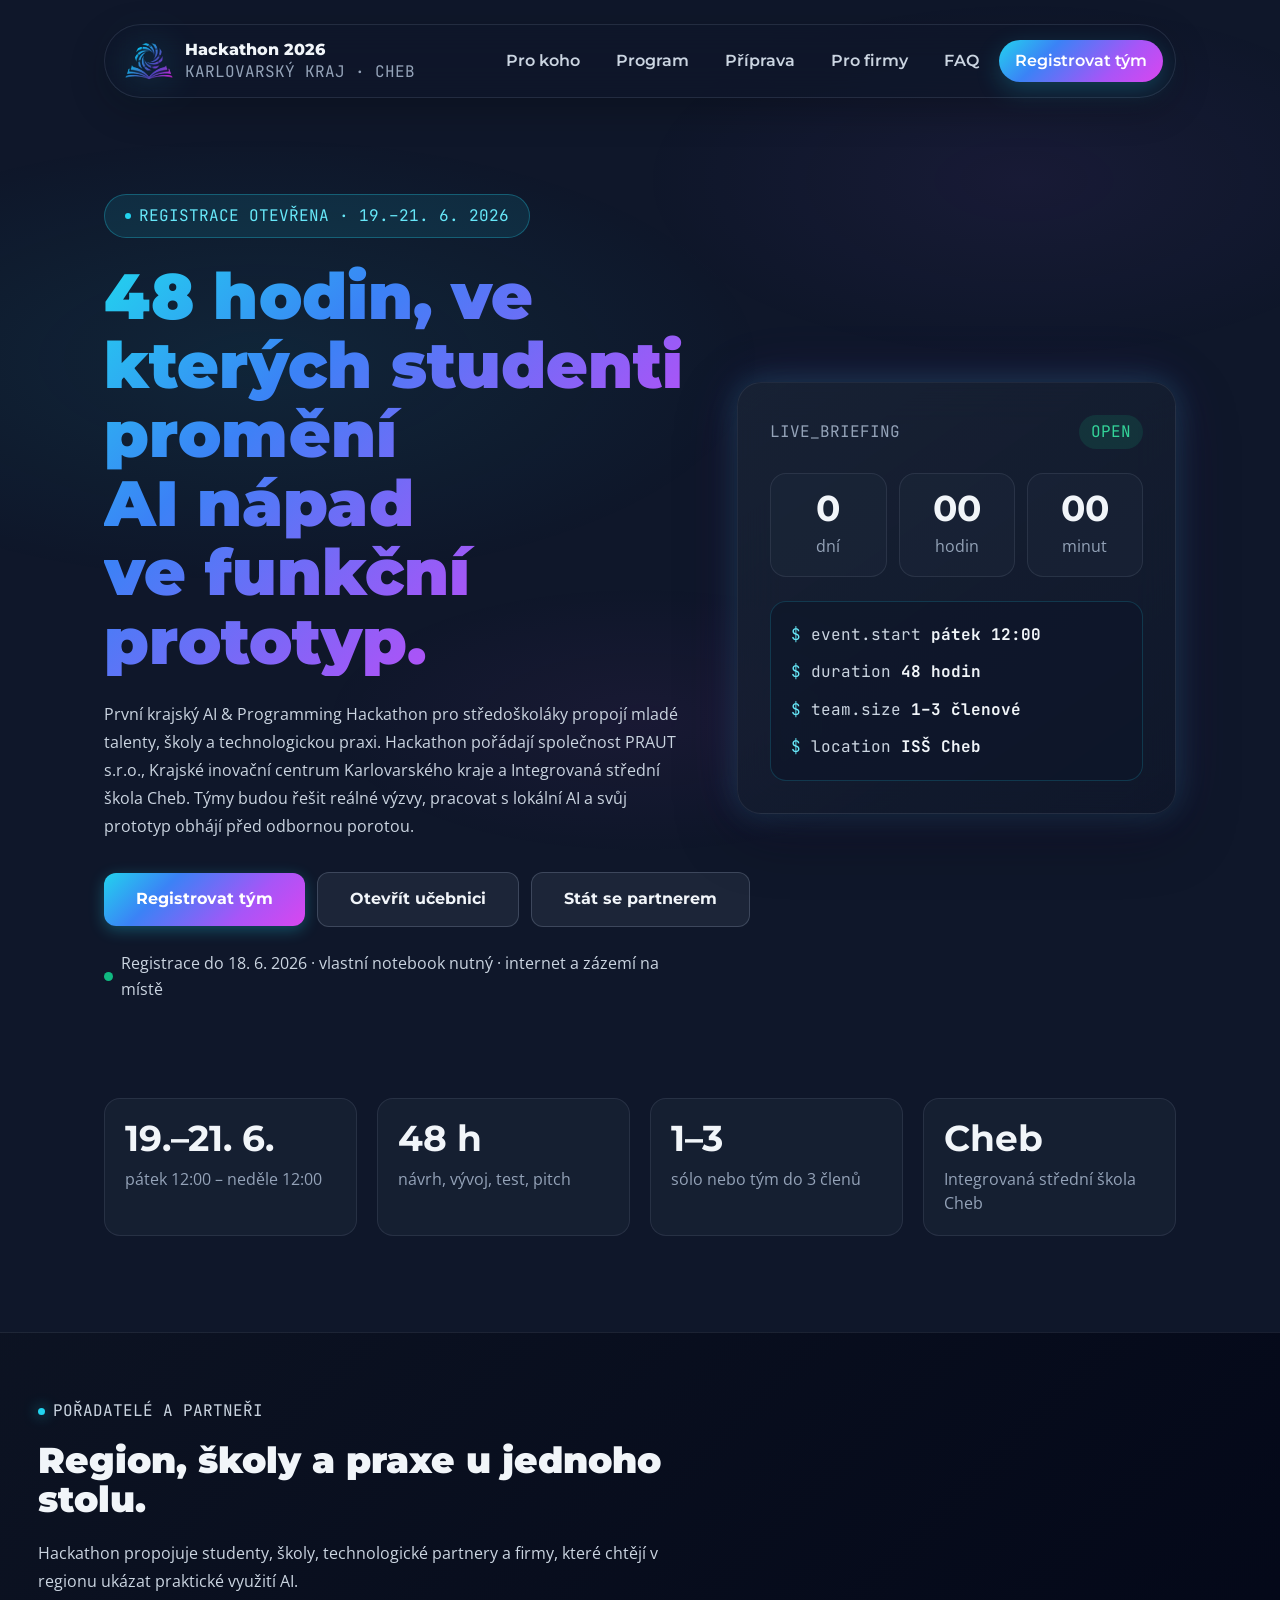
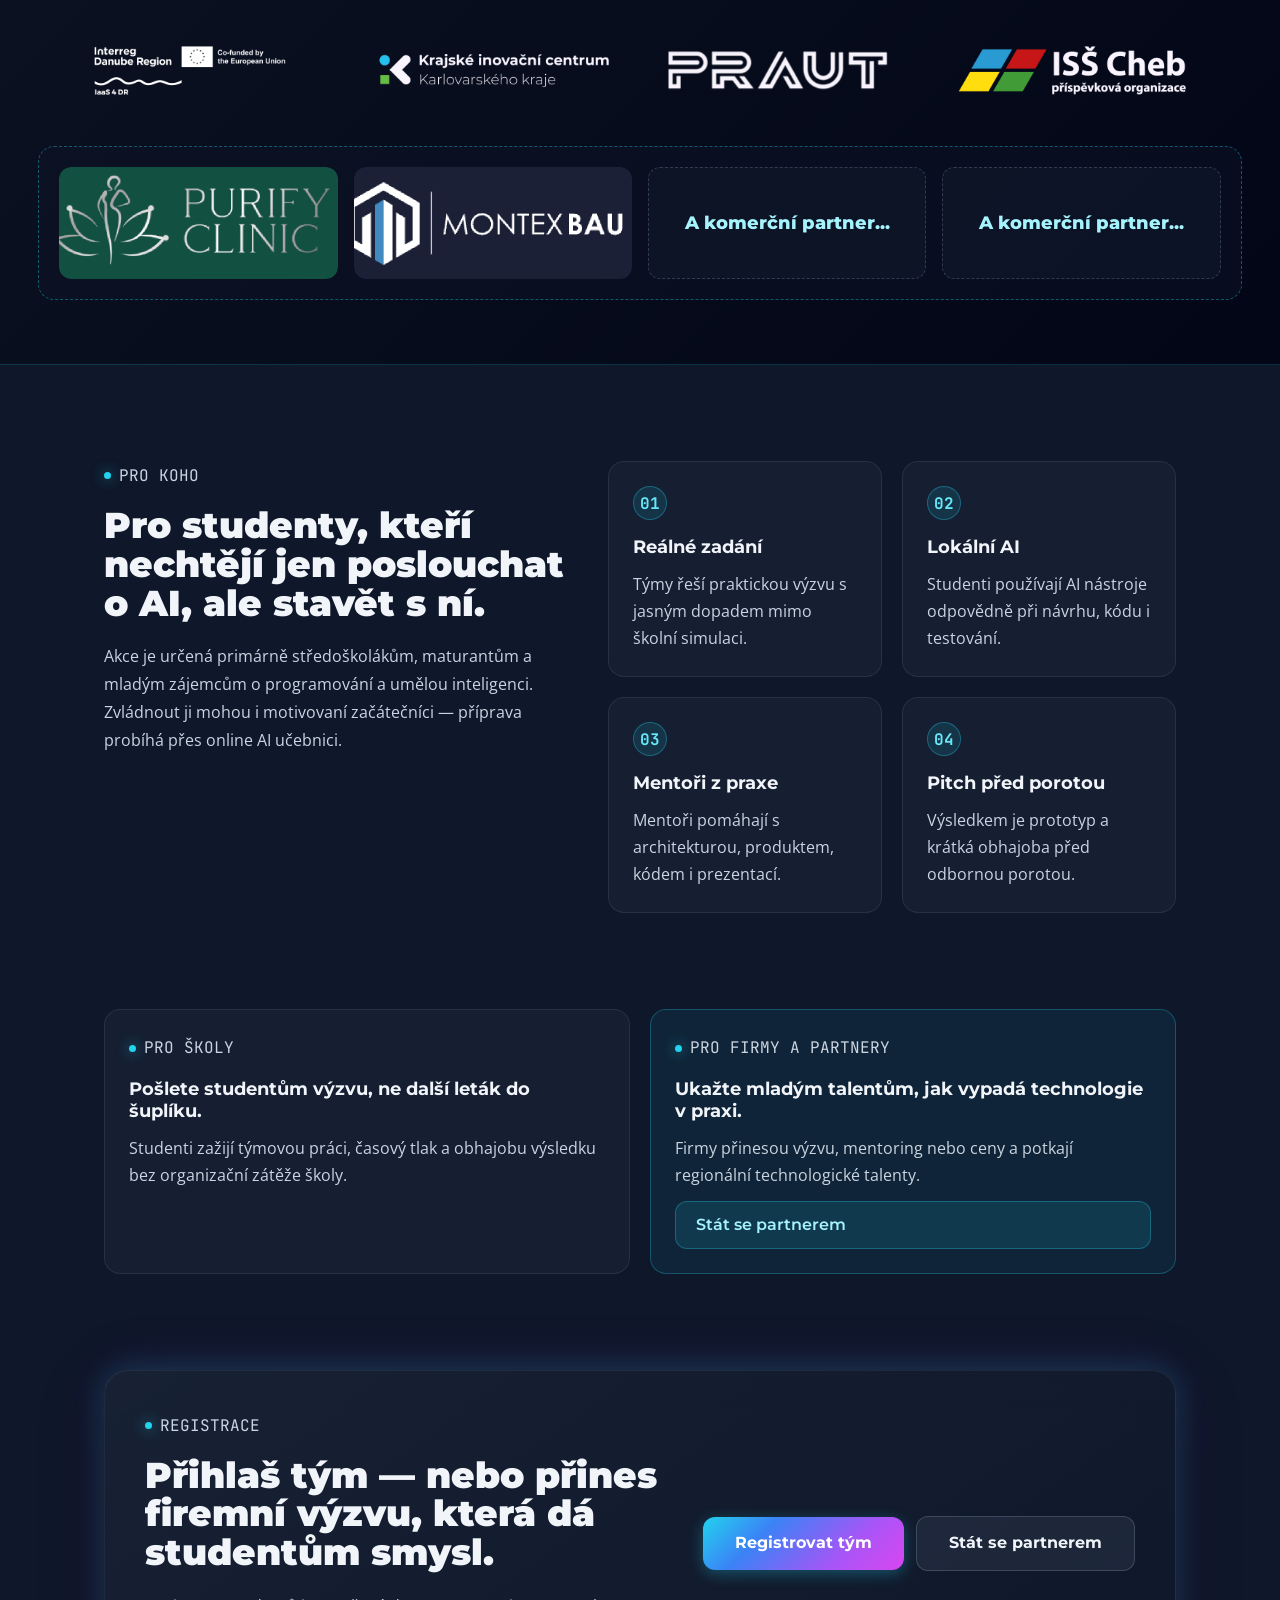
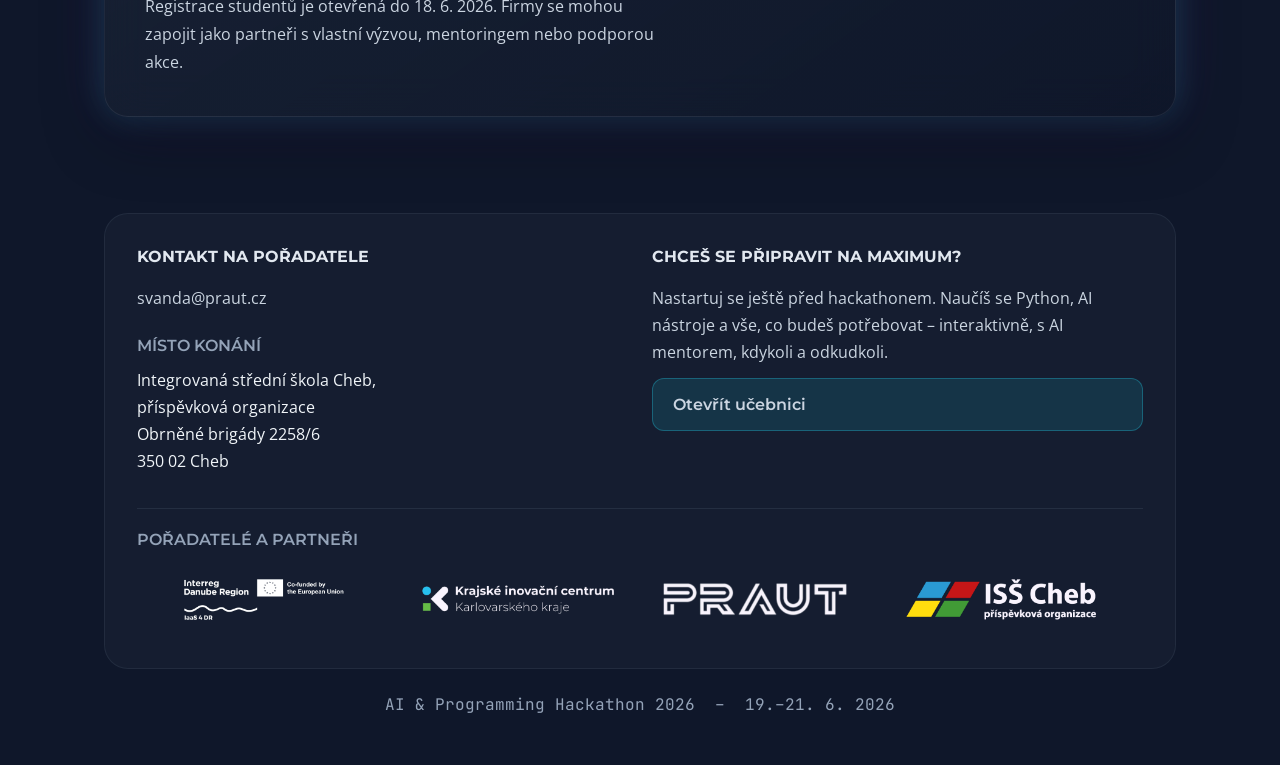
==== commit 6618723e: "Add MontexBau partner logo" ====
--- a/index.html
+++ b/index.html
@@ -101,7 +101,9 @@
                 <div class="commercial-partner-card commercial-partner-card-logo">
                     <img class="commercial-partner-logo" src="purifyClinic.png" alt="Purify Clinic">
                 </div>
-                <div class="commercial-partner-card"><span>A komerční partner...</span></div>
+                <div class="commercial-partner-card commercial-partner-card-logo">
+                    <img class="commercial-partner-logo" src="MontexBau.png" alt="MontexBau">
+                </div>
                 <div class="commercial-partner-card"><span>A komerční partner...</span></div>
                 <div class="commercial-partner-card"><span>A komerční partner...</span></div>
             </div>
--- a/styles.css
+++ b/styles.css
@@ -653,15 +653,18 @@
         }
 
         .commercial-partner-card-logo {
-            padding: var(--space-4);
-            border-style: solid;
+            padding: 0;
+            overflow: hidden;
+            border: 0;
         }
 
         .commercial-partner-logo {
             display: block;
-            width: min(100%, 236px);
-            max-height: 78px;
-            object-fit: contain;
+            width: 100%;
+            height: 100%;
+            min-height: 112px;
+            object-fit: cover;
+            border-radius: inherit;
         }
 
         .content-split {
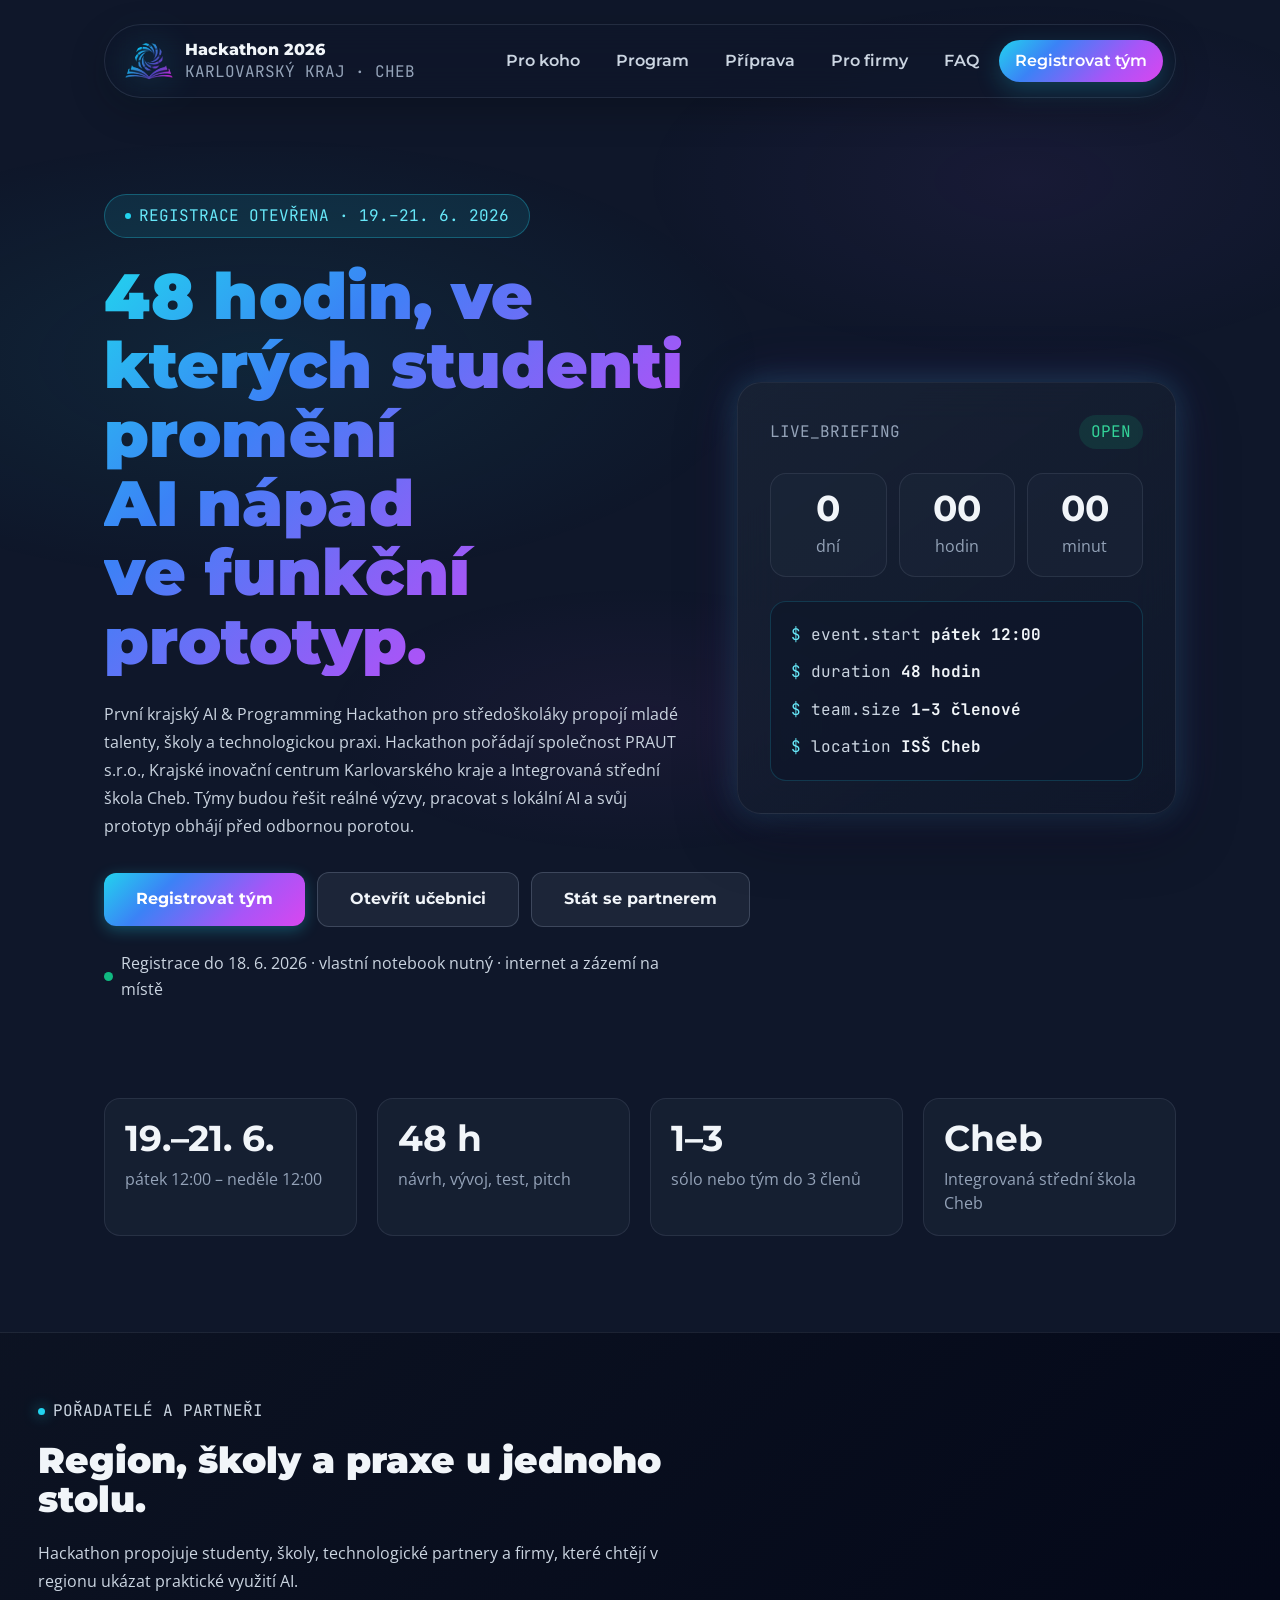
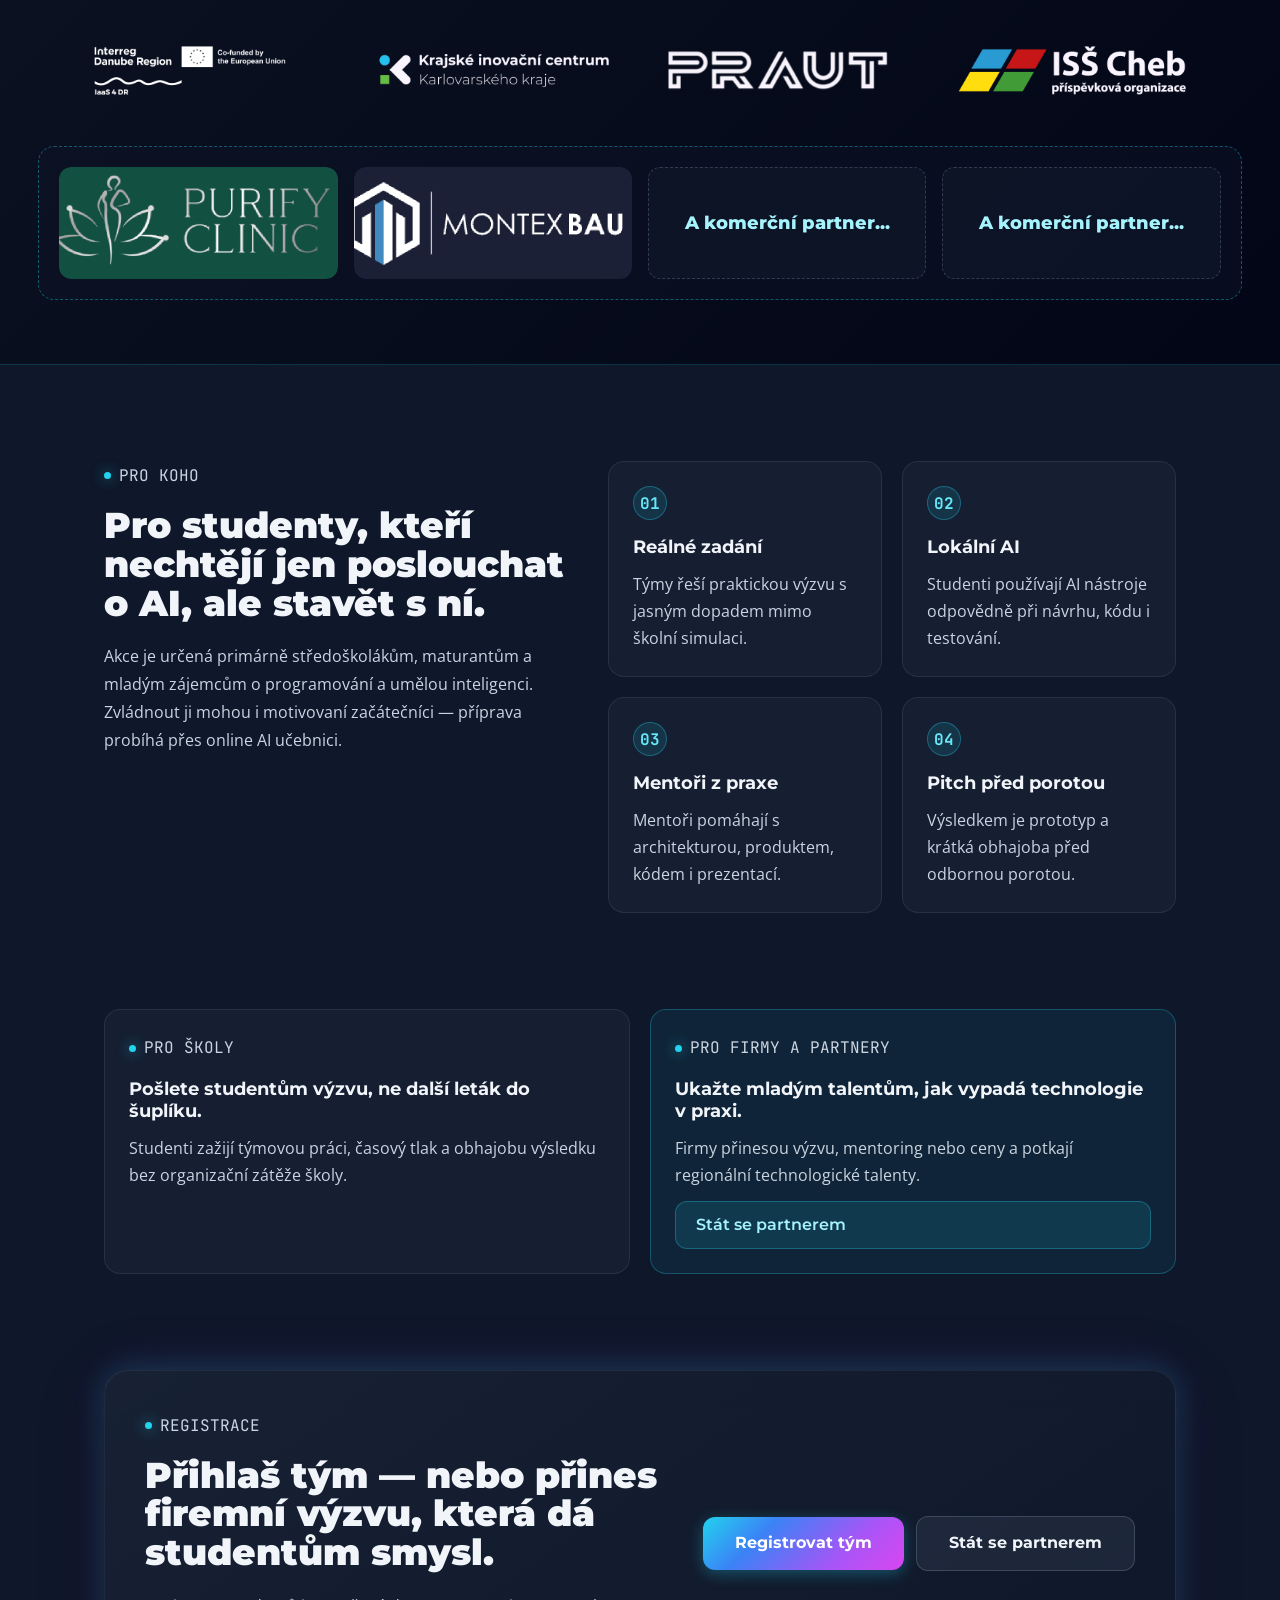
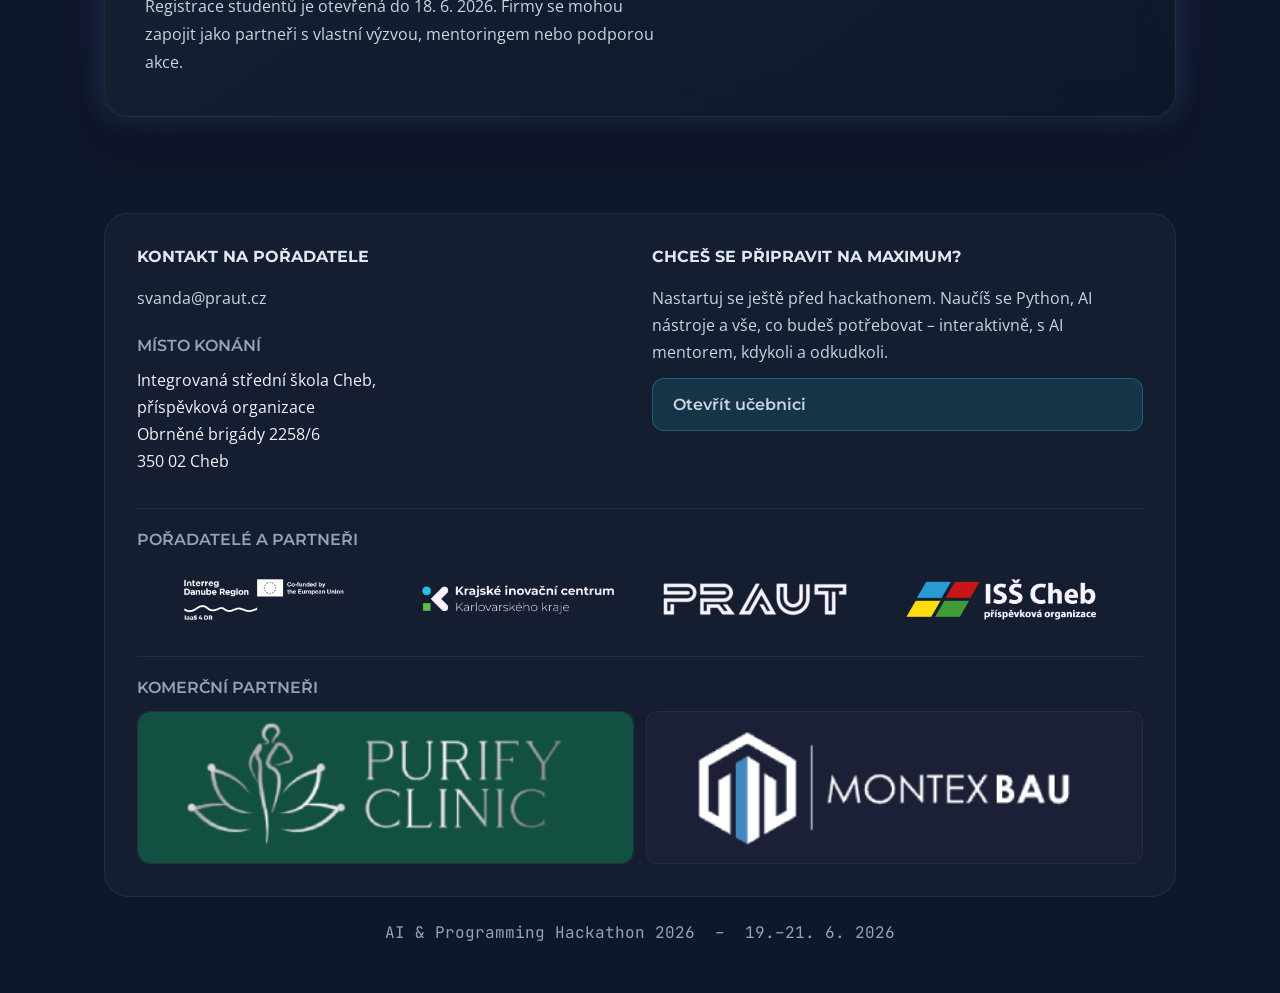
==== commit cb4e7540: "Add slot-based commercial partner logos" ====
--- a/index.html
+++ b/index.html
@@ -6,7 +6,7 @@
     <title>AI & Programming Hackathon 2026 — Cheb</title>
     <meta name="description" content="První krajský AI & Programming Hackathon pro středoškoláky v Chebu.">
     <link href="https://fonts.googleapis.com/css2?family=Montserrat:wght@300;400;500;600;700;800;900&family=Open+Sans:wght@300;400;500;600;700&family=JetBrains+Mono:wght@400;500;600;700&display=swap" rel="stylesheet">
-    <link rel="stylesheet" href="styles.css?v=logo-learning-mailto-20260606-4">
+    <link rel="stylesheet" href="styles.css?v=commercial-partners-20260615-1">
 </head>
 <body>
 
@@ -97,16 +97,7 @@
             <div class="organizers-logos" aria-label="Seznam partnerů">
                 <img class="organizers-logos-img" src="LogaUcebnice.png" alt="Interreg Danube Region, Evropská unie, IaaS 4 DR, Krajské inovační centrum Karlovarského kraje, PRAUT a ISŠ Cheb">
             </div>
-            <div class="commercial-partners" aria-label="Volná místa pro komerční partnery">
-                <div class="commercial-partner-card commercial-partner-card-logo">
-                    <img class="commercial-partner-logo" src="purifyClinic.png" alt="Purify Clinic">
-                </div>
-                <div class="commercial-partner-card commercial-partner-card-logo">
-                    <img class="commercial-partner-logo" src="MontexBau.png" alt="MontexBau">
-                </div>
-                <div class="commercial-partner-card"><span>A komerční partner...</span></div>
-                <div class="commercial-partner-card"><span>A komerční partner...</span></div>
-            </div>
+            <div class="commercial-partners" aria-label="Komerční partneři" data-commercial-partners></div>
         </section>
 
         <section class="landing-section content-split" id="pro-koho">
@@ -190,6 +181,10 @@
             <div class="organizers-logos is-footer">
                 <span class="footer-organizers-label">Pořadatelé a partneři</span>
                 <img class="organizers-logos-img" src="LogaUcebnice.png" alt="Interreg Danube Region, Evropská unie, IaaS 4 DR, Krajské inovační centrum Karlovarského kraje, PRAUT a ISŠ Cheb">
+                <div class="footer-commercial-partners" hidden data-commercial-partners-footer>
+                    <span class="footer-commercial-partners-label">Komerční partneři</span>
+                    <div class="footer-commercial-partners-grid" data-commercial-partners-footer-grid></div>
+                </div>
             </div>
         </div>
         <div class="footer-bottom">
@@ -198,6 +193,6 @@
     </footer>
 </div>
 
-<script src="site.js?v=logo-learning-mailto-20260606-4"></script>
+<script src="site.js?v=commercial-partners-20260615-1"></script>
 </body>
 </html>
--- a/styles.css
+++ b/styles.css
@@ -620,6 +620,56 @@
             border-top: 1px solid rgba(148, 163, 184, 0.12);
         }
 
+        .footer-commercial-partners {
+            width: 100%;
+            margin-top: var(--space-5);
+            padding-top: var(--space-5);
+            border-top: 1px solid rgba(148, 163, 184, 0.12);
+        }
+
+        .footer-commercial-partners[hidden] {
+            display: none;
+        }
+
+        .footer-commercial-partners-label {
+            display: block;
+            font-family: var(--font-heading);
+            font-size: var(--type-body);
+            font-weight: 600;
+            line-height: 1.4;
+            text-transform: uppercase;
+            letter-spacing: 0;
+            color: var(--slate-400);
+            margin-bottom: var(--space-3);
+        }
+
+        .footer-commercial-partners-grid {
+            display: grid;
+            grid-template-columns: repeat(auto-fit, minmax(148px, 1fr));
+            gap: var(--space-3);
+            align-items: stretch;
+        }
+
+        .footer-commercial-partner-tile {
+            display: grid;
+            place-items: center;
+            min-width: 0;
+            min-height: 72px;
+            overflow: hidden;
+            background: rgba(15, 23, 42, 0.7);
+            border: 1px solid rgba(148, 163, 184, 0.16);
+            border-radius: var(--radius-lg);
+        }
+
+        .footer-commercial-partner-logo {
+            display: block;
+            width: 100%;
+            height: 100%;
+            min-height: 72px;
+            object-fit: cover;
+            border-radius: inherit;
+        }
+
         .commercial-partners {
             display: grid;
             grid-template-columns: repeat(4, minmax(0, 1fr));
@@ -2292,6 +2342,15 @@
                 grid-template-columns: repeat(2, minmax(0, 1fr));
             }
 
+            .commercial-partners {
+                grid-template-columns: 1fr;
+            }
+
+            .commercial-partner-card,
+            .commercial-partner-logo {
+                min-height: 96px;
+            }
+
             .timeline article {
                 grid-template-columns: 1fr;
             }
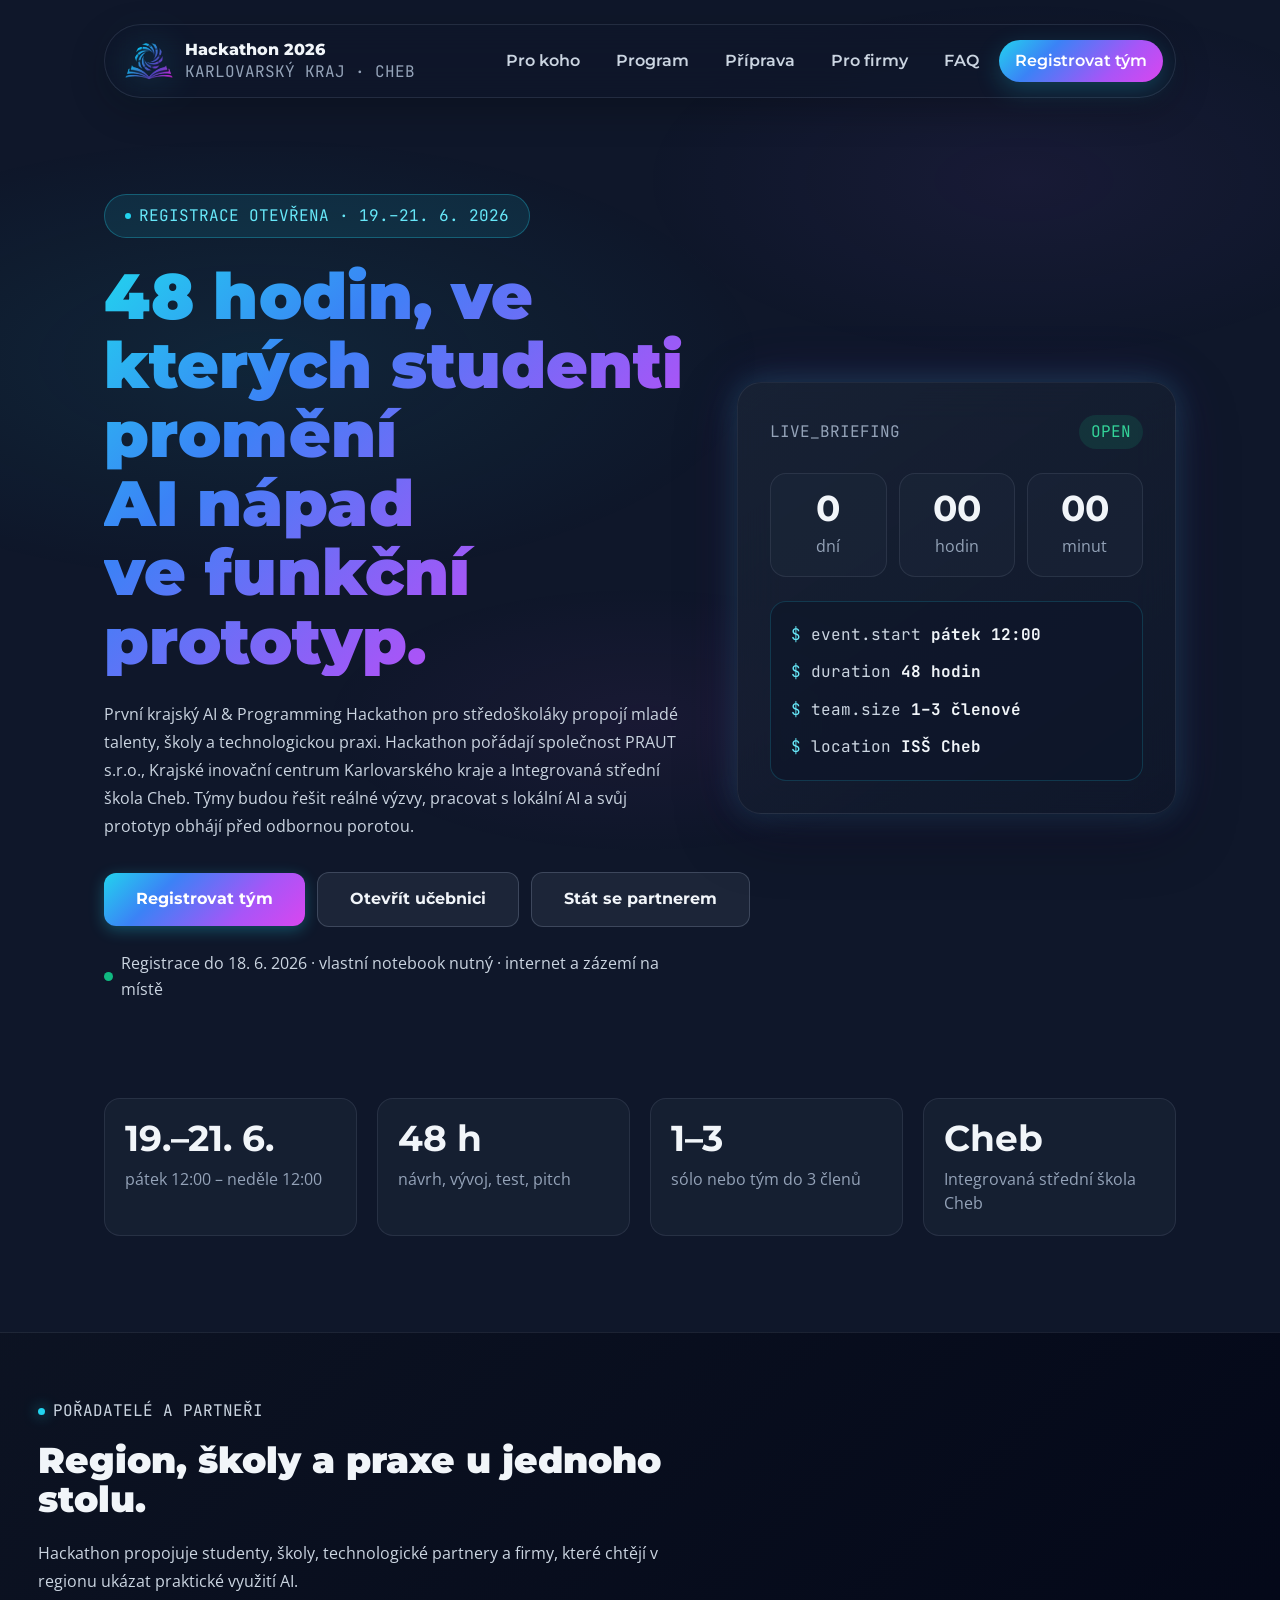
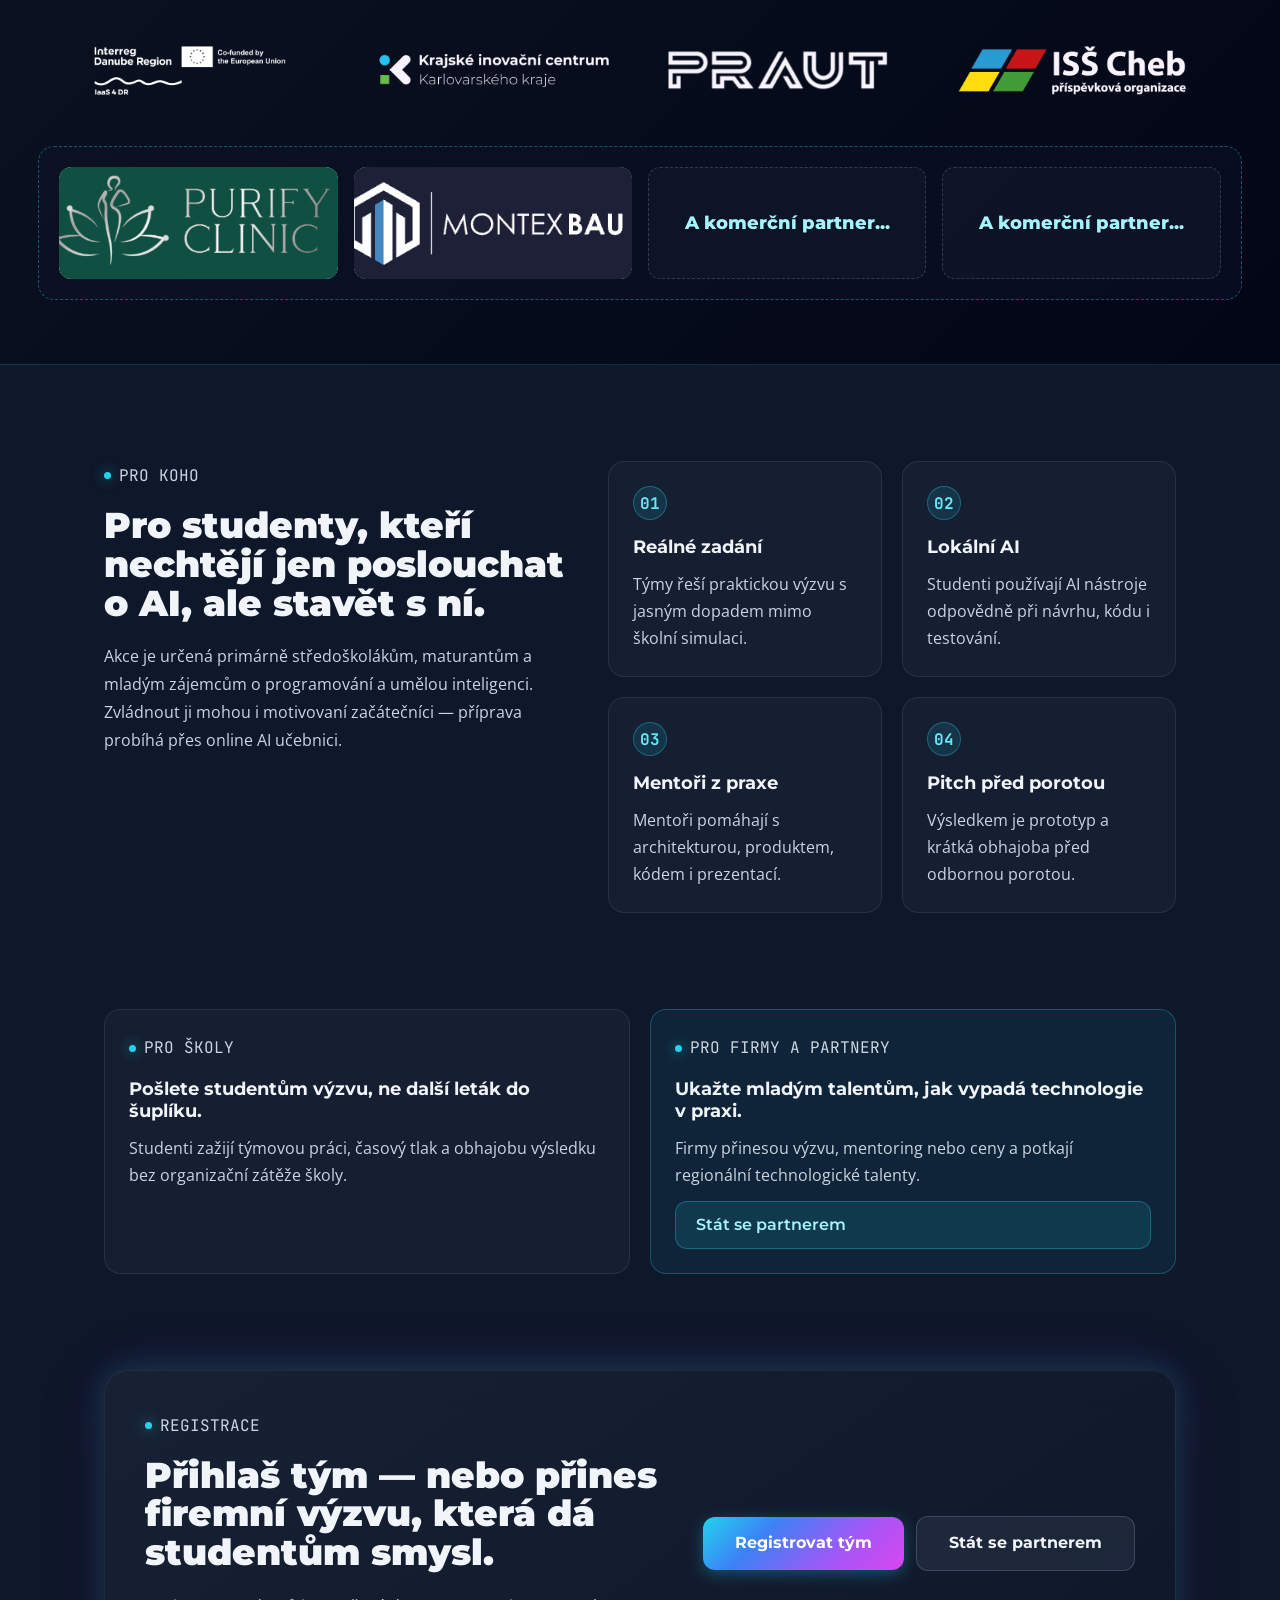
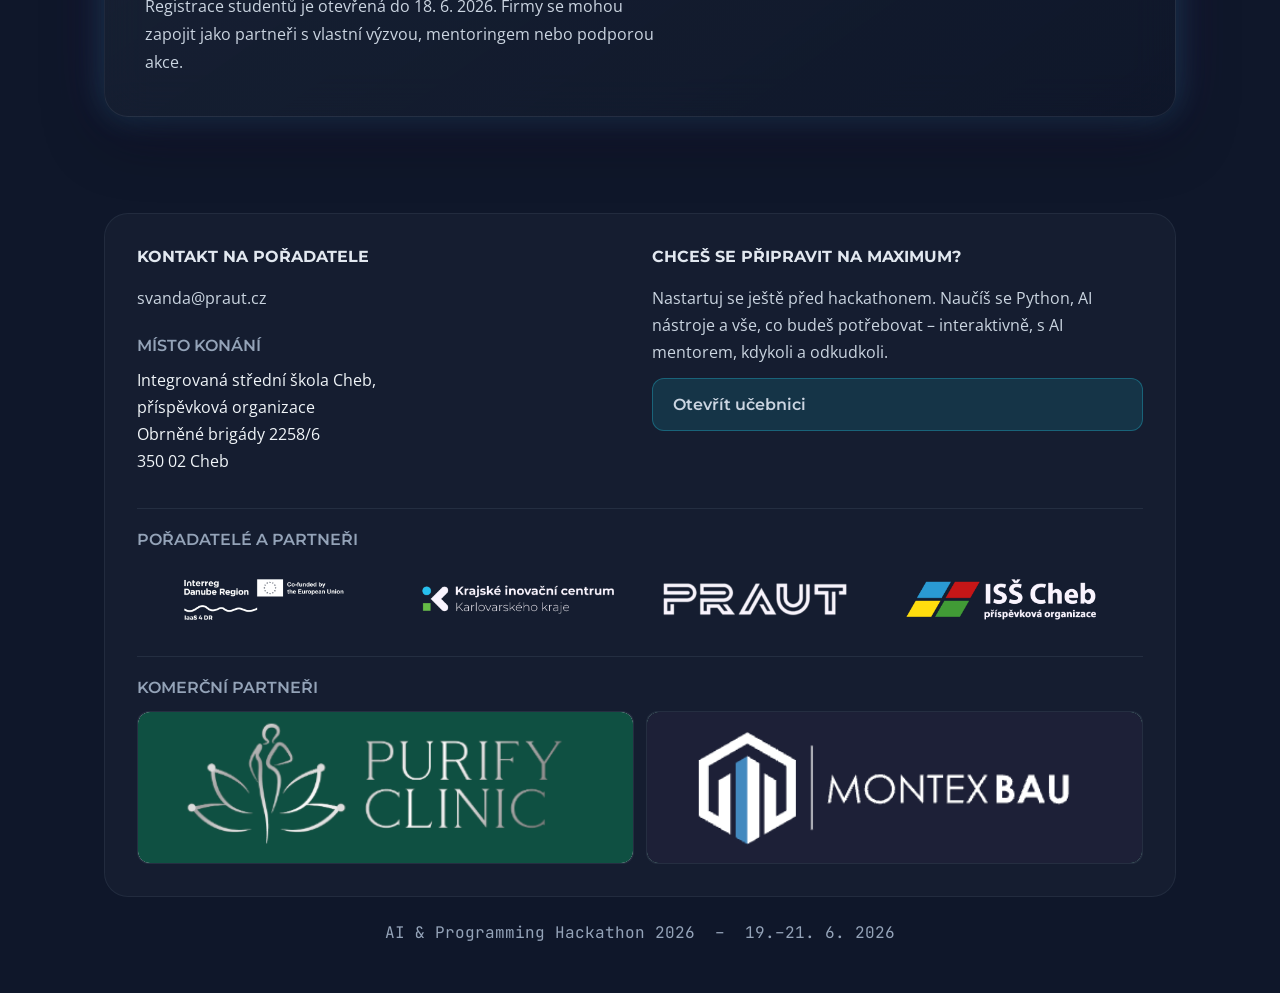
==== commit 1e4eec85: "Use SVG commercial partner logos" ====
--- a/index.html
+++ b/index.html
@@ -193,6 +193,6 @@
     </footer>
 </div>
 
-<script src="site.js?v=commercial-partners-20260615-1"></script>
+<script src="site.js?v=commercial-partners-svg-20260615-1"></script>
 </body>
 </html>
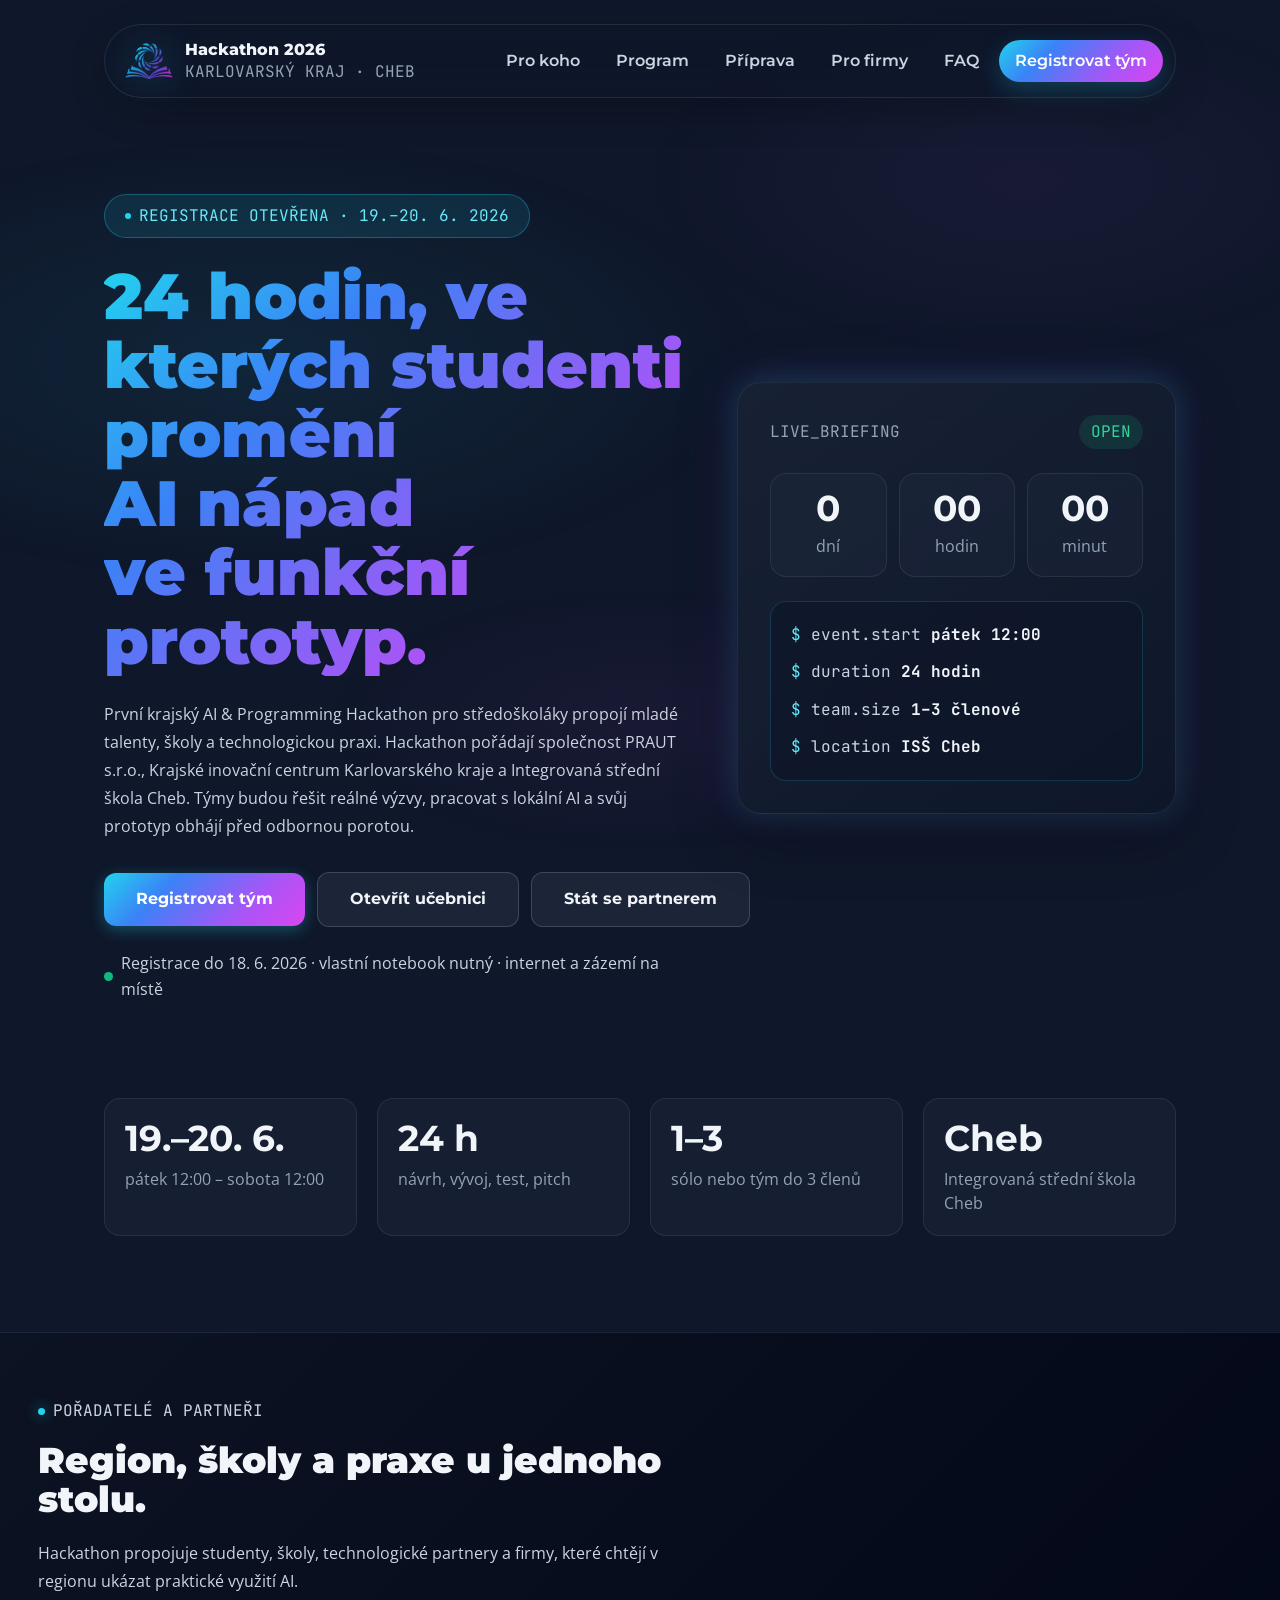
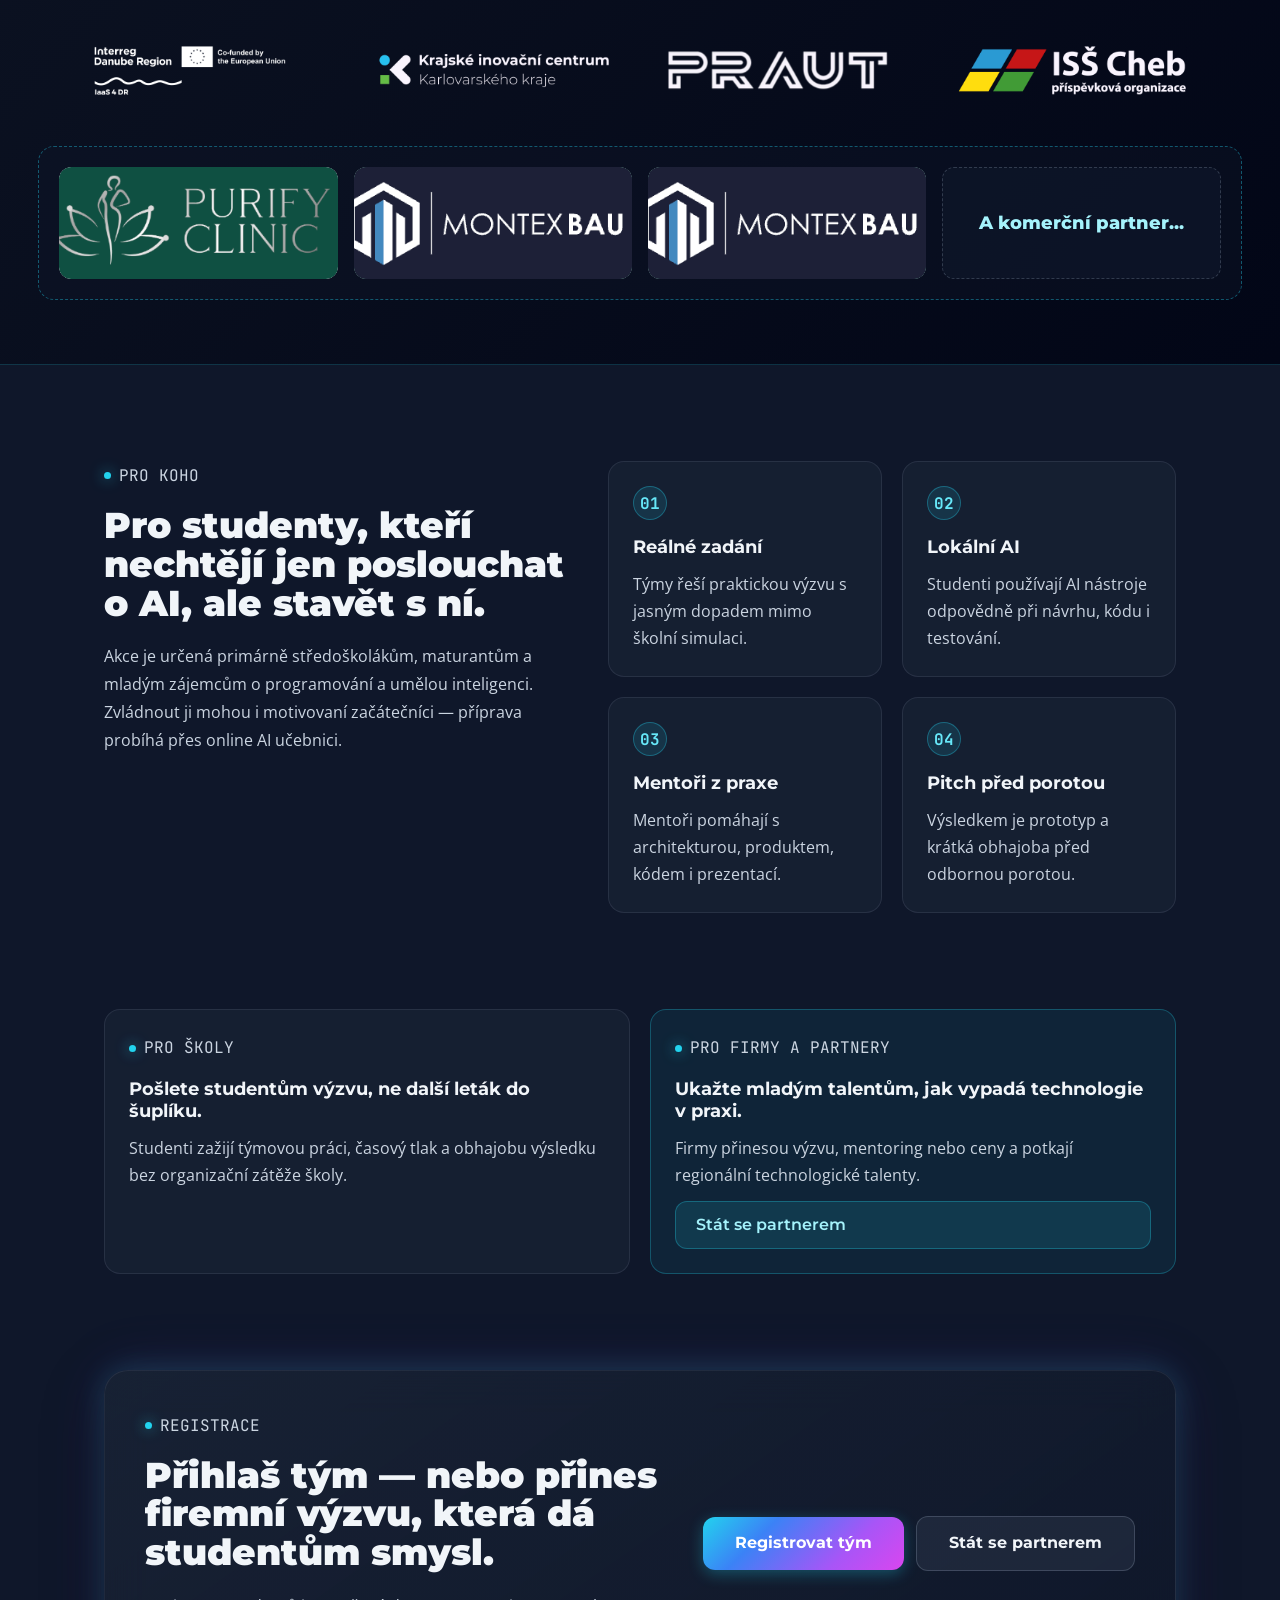
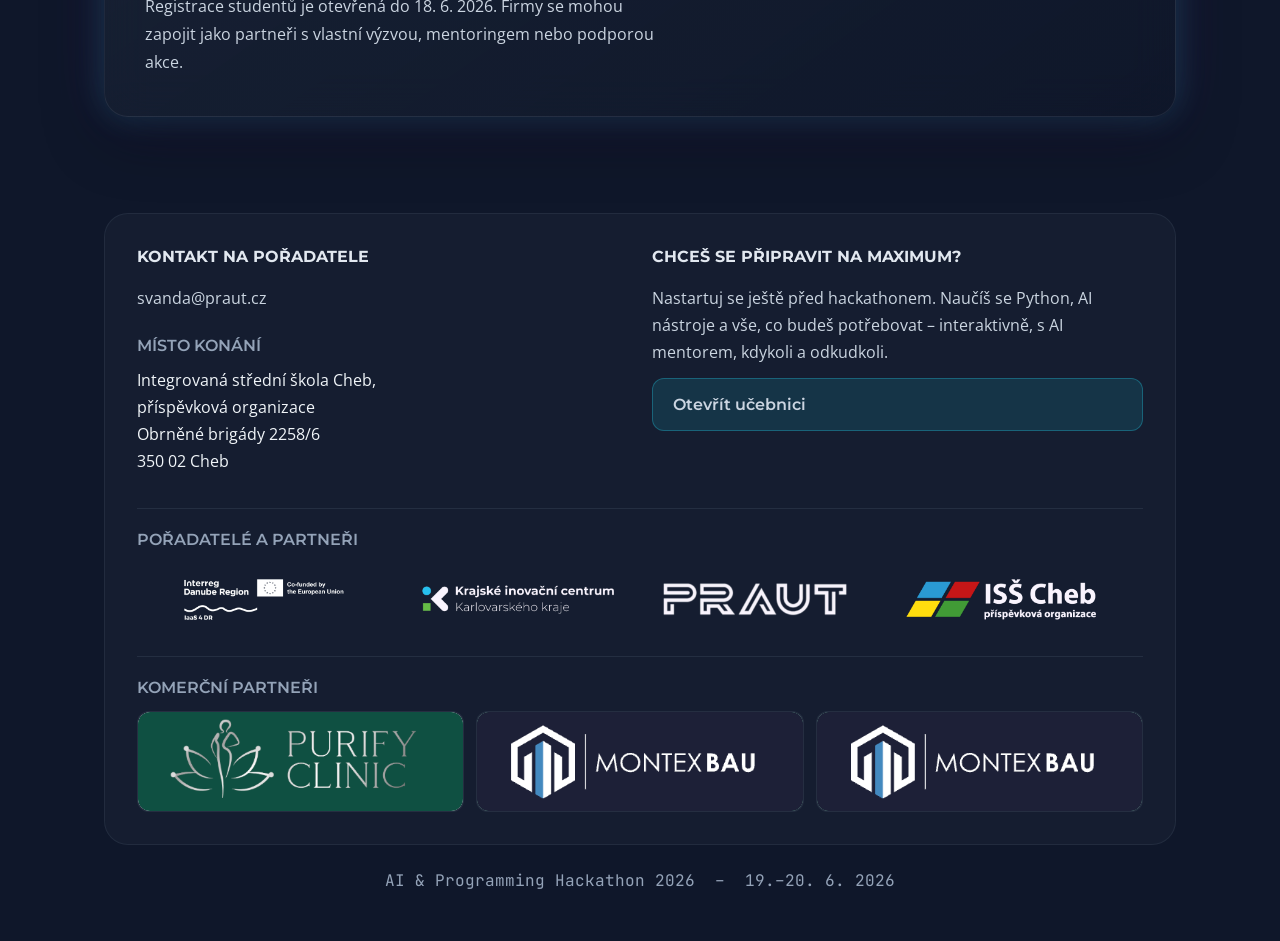
==== commit 0a2de29e: "Update hackathon dates to 24-hour event" ====
--- a/index.html
+++ b/index.html
@@ -37,8 +37,8 @@
     <main id="obsah">
         <section class="hero-landing landing-section" id="top">
             <div class="reveal">
-                <p class="event-badge"><span class="dot"></span> Registrace otevřena · 19.–21. 6. 2026</p>
-                <h1 class="hero-title">48 hodin, ve kterých studenti promění AI nápad ve funkční prototyp.</h1>
+                <p class="event-badge"><span class="dot"></span> Registrace otevřena · 19.–20. 6. 2026</p>
+                <h1 class="hero-title">24 hodin, ve kterých studenti promění AI nápad ve funkční prototyp.</h1>
                 <p class="hero-lead">
                     První krajský AI &amp; Programming Hackathon pro středoškoláky propojí mladé talenty, školy a technologickou praxi. Hackathon pořádají společnost PRAUT s.r.o., Krajské inovační centrum Karlovarského kraje a Integrovaná střední škola Cheb. Týmy budou řešit reálné výzvy, pracovat s lokální AI a svůj prototyp obhájí před odbornou porotou.
                 </p>
@@ -62,7 +62,7 @@
                 </div>
                 <div class="mini-terminal">
                     <p><span>$</span> event.start <b>pátek 12:00</b></p>
-                    <p><span>$</span> duration <b>48 hodin</b></p>
+                    <p><span>$</span> duration <b>24 hodin</b></p>
                     <p><span>$</span> team.size <b>1–3 členové</b></p>
                     <p><span>$</span> location <b>ISŠ Cheb</b></p>
                 </div>
@@ -71,11 +71,11 @@
 
         <section class="stats-bar reveal" aria-label="Základní fakta">
             <article class="metric-card">
-                <strong>19.–21. 6.</strong>
-                <span>pátek 12:00 – neděle 12:00</span>
+                <strong>19.–20. 6.</strong>
+                <span>pátek 12:00 – sobota 12:00</span>
             </article>
             <article class="metric-card">
-                <strong>48 h</strong>
+                <strong>24 h</strong>
                 <span>návrh, vývoj, test, pitch</span>
             </article>
             <article class="metric-card">
@@ -188,7 +188,7 @@
             </div>
         </div>
         <div class="footer-bottom">
-            AI &amp; Programming Hackathon 2026 &nbsp;&ndash;&nbsp; 19.&ndash;21.&nbsp;6.&nbsp;2026
+            AI &amp; Programming Hackathon 2026 &nbsp;&ndash;&nbsp; 19.&ndash;20.&nbsp;6.&nbsp;2026
         </div>
     </footer>
 </div>
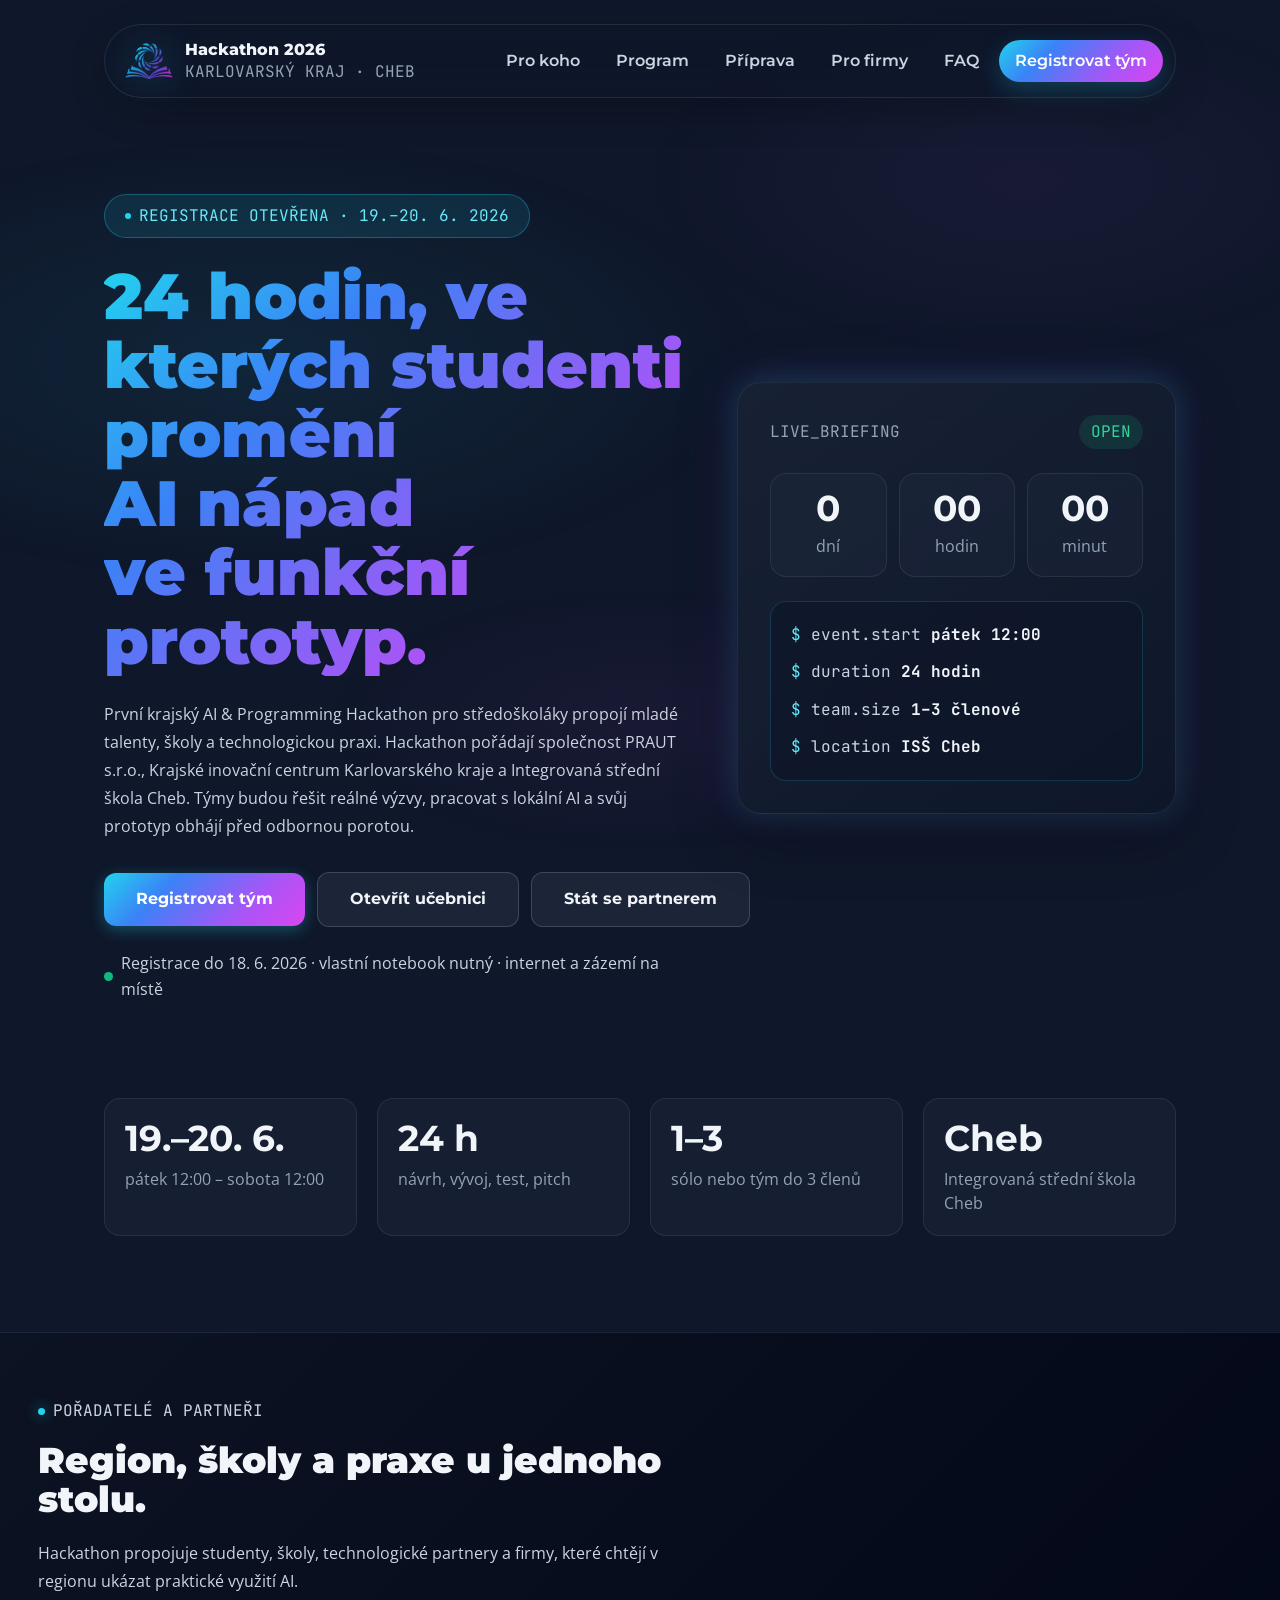
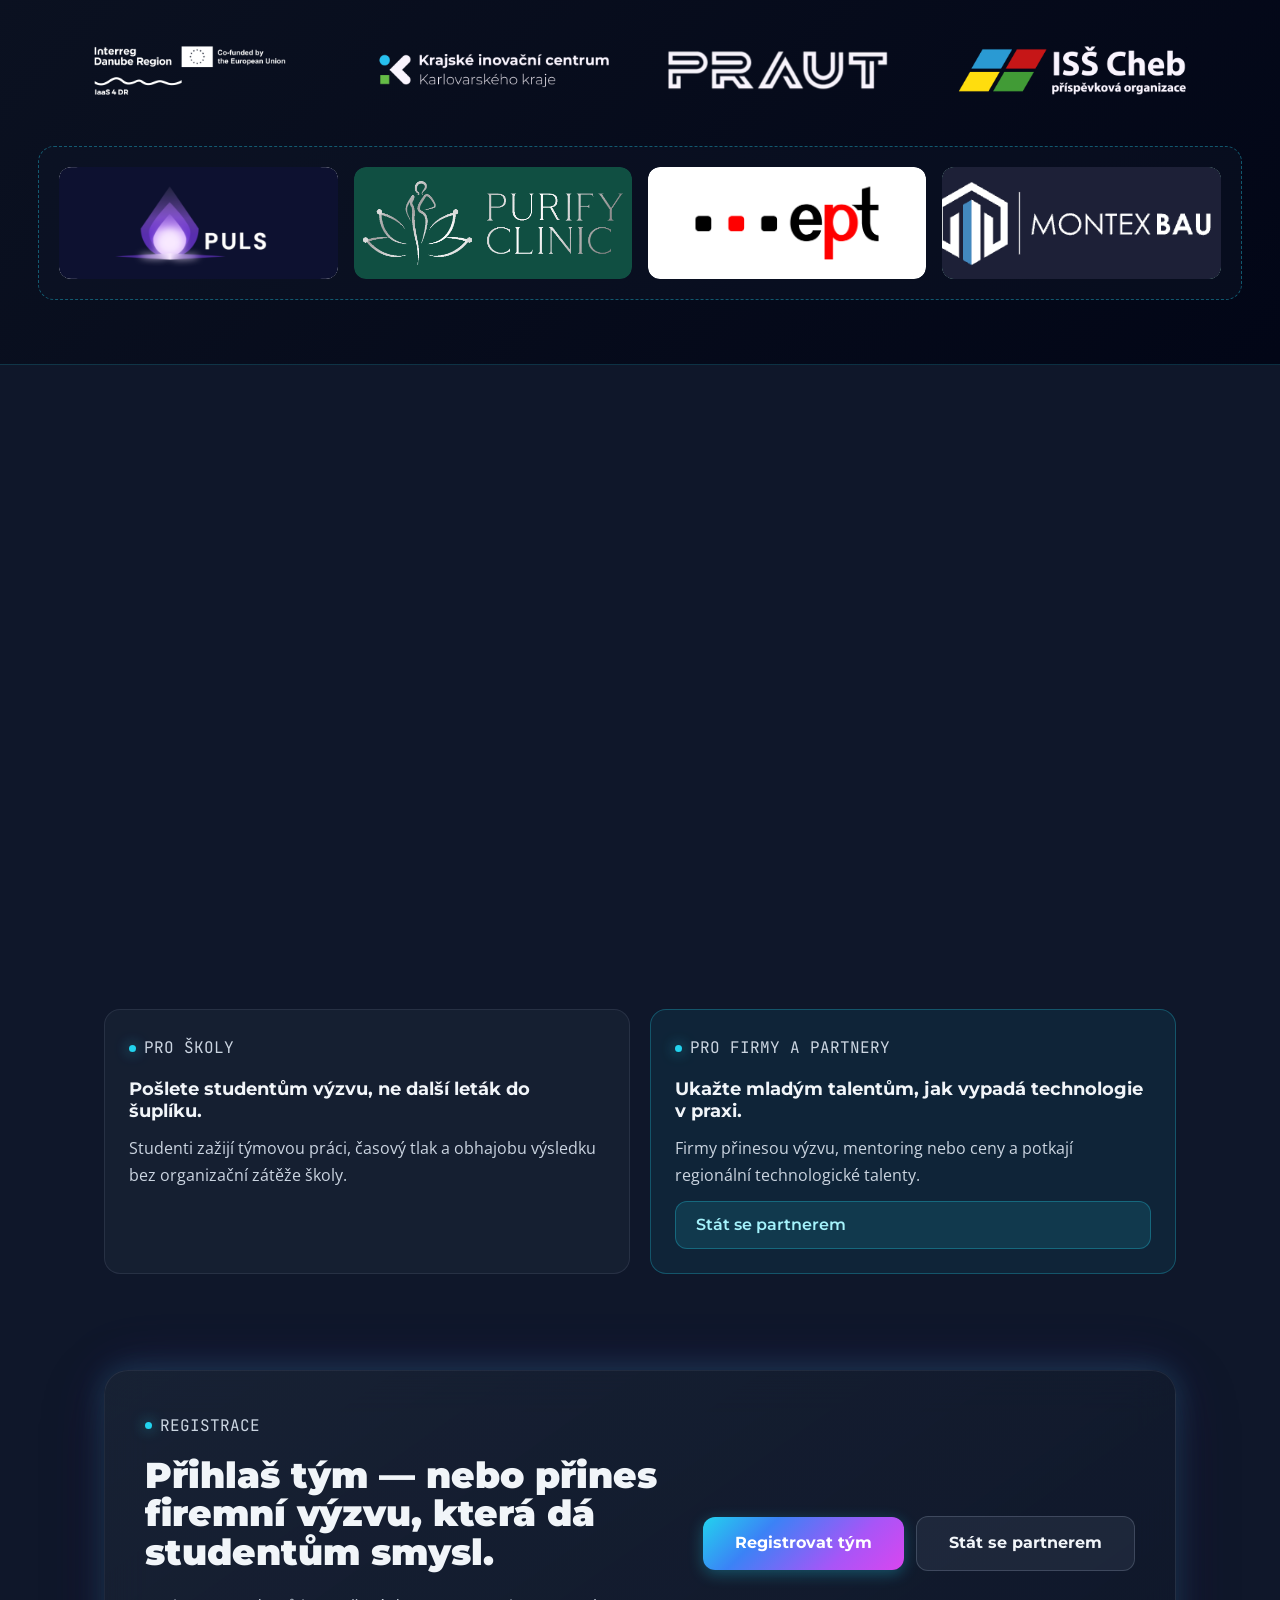
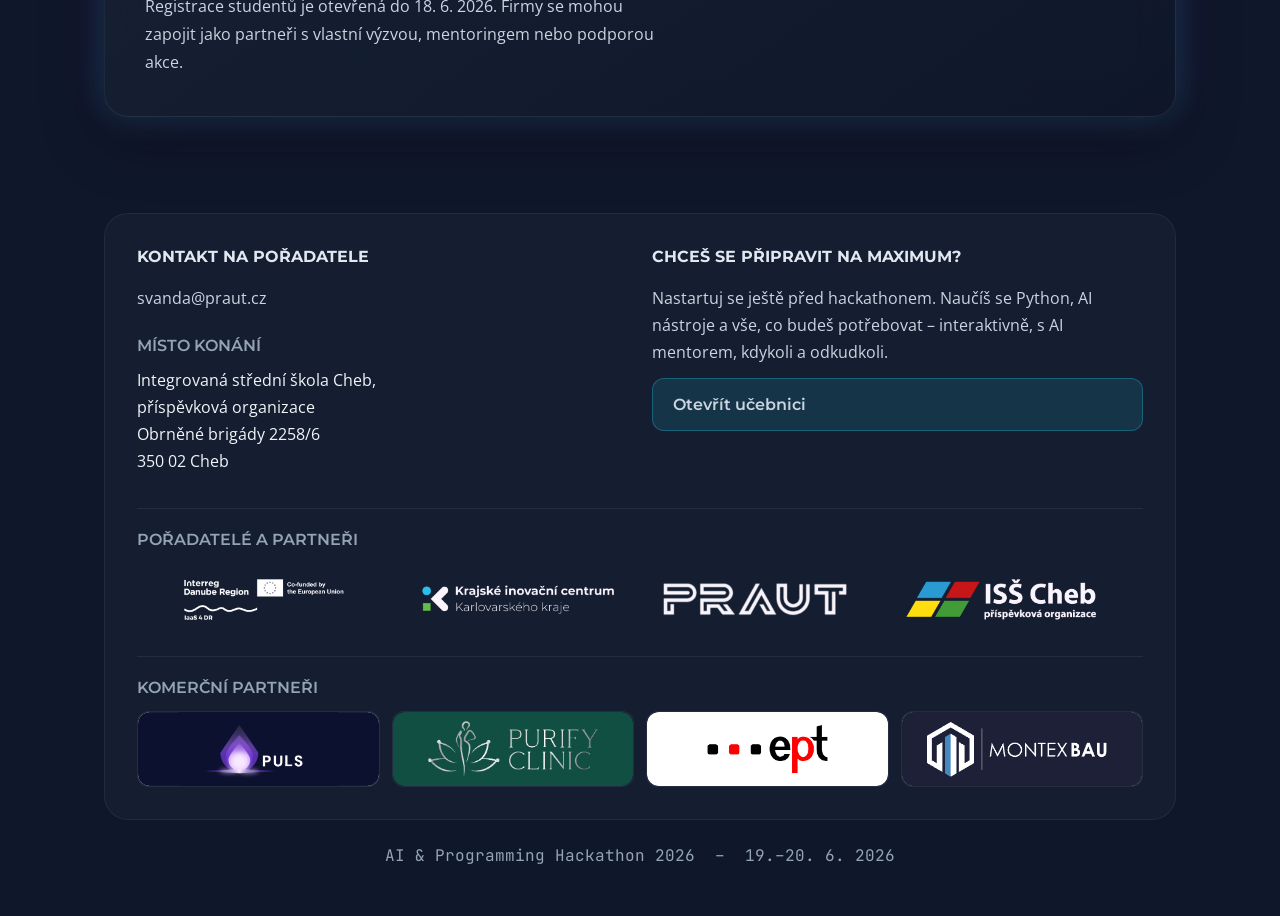
==== commit 64c28992: "Make commercial partner logos clickable" ====
--- a/index.html
+++ b/index.html
@@ -6,7 +6,7 @@
     <title>AI & Programming Hackathon 2026 — Cheb</title>
     <meta name="description" content="První krajský AI & Programming Hackathon pro středoškoláky v Chebu.">
     <link href="https://fonts.googleapis.com/css2?family=Montserrat:wght@300;400;500;600;700;800;900&family=Open+Sans:wght@300;400;500;600;700&family=JetBrains+Mono:wght@400;500;600;700&display=swap" rel="stylesheet">
-    <link rel="stylesheet" href="styles.css?v=commercial-partners-20260615-1">
+    <link rel="stylesheet" href="styles.css?v=commercial-partners-links-20260616-1">
 </head>
 <body>
 
@@ -193,6 +193,6 @@
     </footer>
 </div>
 
-<script src="site.js?v=commercial-partners-svg-20260615-1"></script>
+<script src="site.js?v=commercial-partners-links-20260616-1"></script>
 </body>
 </html>
--- a/styles.css
+++ b/styles.css
@@ -659,6 +659,8 @@
             background: rgba(15, 23, 42, 0.7);
             border: 1px solid rgba(148, 163, 184, 0.16);
             border-radius: var(--radius-lg);
+            text-decoration: none;
+            transition: border-color 0.2s ease, box-shadow 0.2s ease, transform 0.2s ease;
         }
 
         .footer-commercial-partner-logo {
@@ -691,6 +693,8 @@
             border-radius: var(--radius-lg);
             color: var(--cyan-200);
             text-align: center;
+            text-decoration: none;
+            transition: border-color 0.2s ease, box-shadow 0.2s ease, transform 0.2s ease;
         }
 
         .commercial-partner-card span {
@@ -715,6 +719,19 @@
             min-height: 112px;
             object-fit: cover;
             border-radius: inherit;
+        }
+
+        a.footer-commercial-partner-tile:hover,
+        a.commercial-partner-card-logo:hover {
+            border-color: rgba(34, 211, 238, 0.56);
+            box-shadow: 0 0 0 1px rgba(34, 211, 238, 0.18), 0 14px 28px rgba(2, 6, 23, 0.28);
+            transform: translateY(-2px);
+        }
+
+        a.footer-commercial-partner-tile:focus-visible,
+        a.commercial-partner-card-logo:focus-visible {
+            outline: 2px solid var(--cyan-300);
+            outline-offset: 4px;
         }
 
         .content-split {
